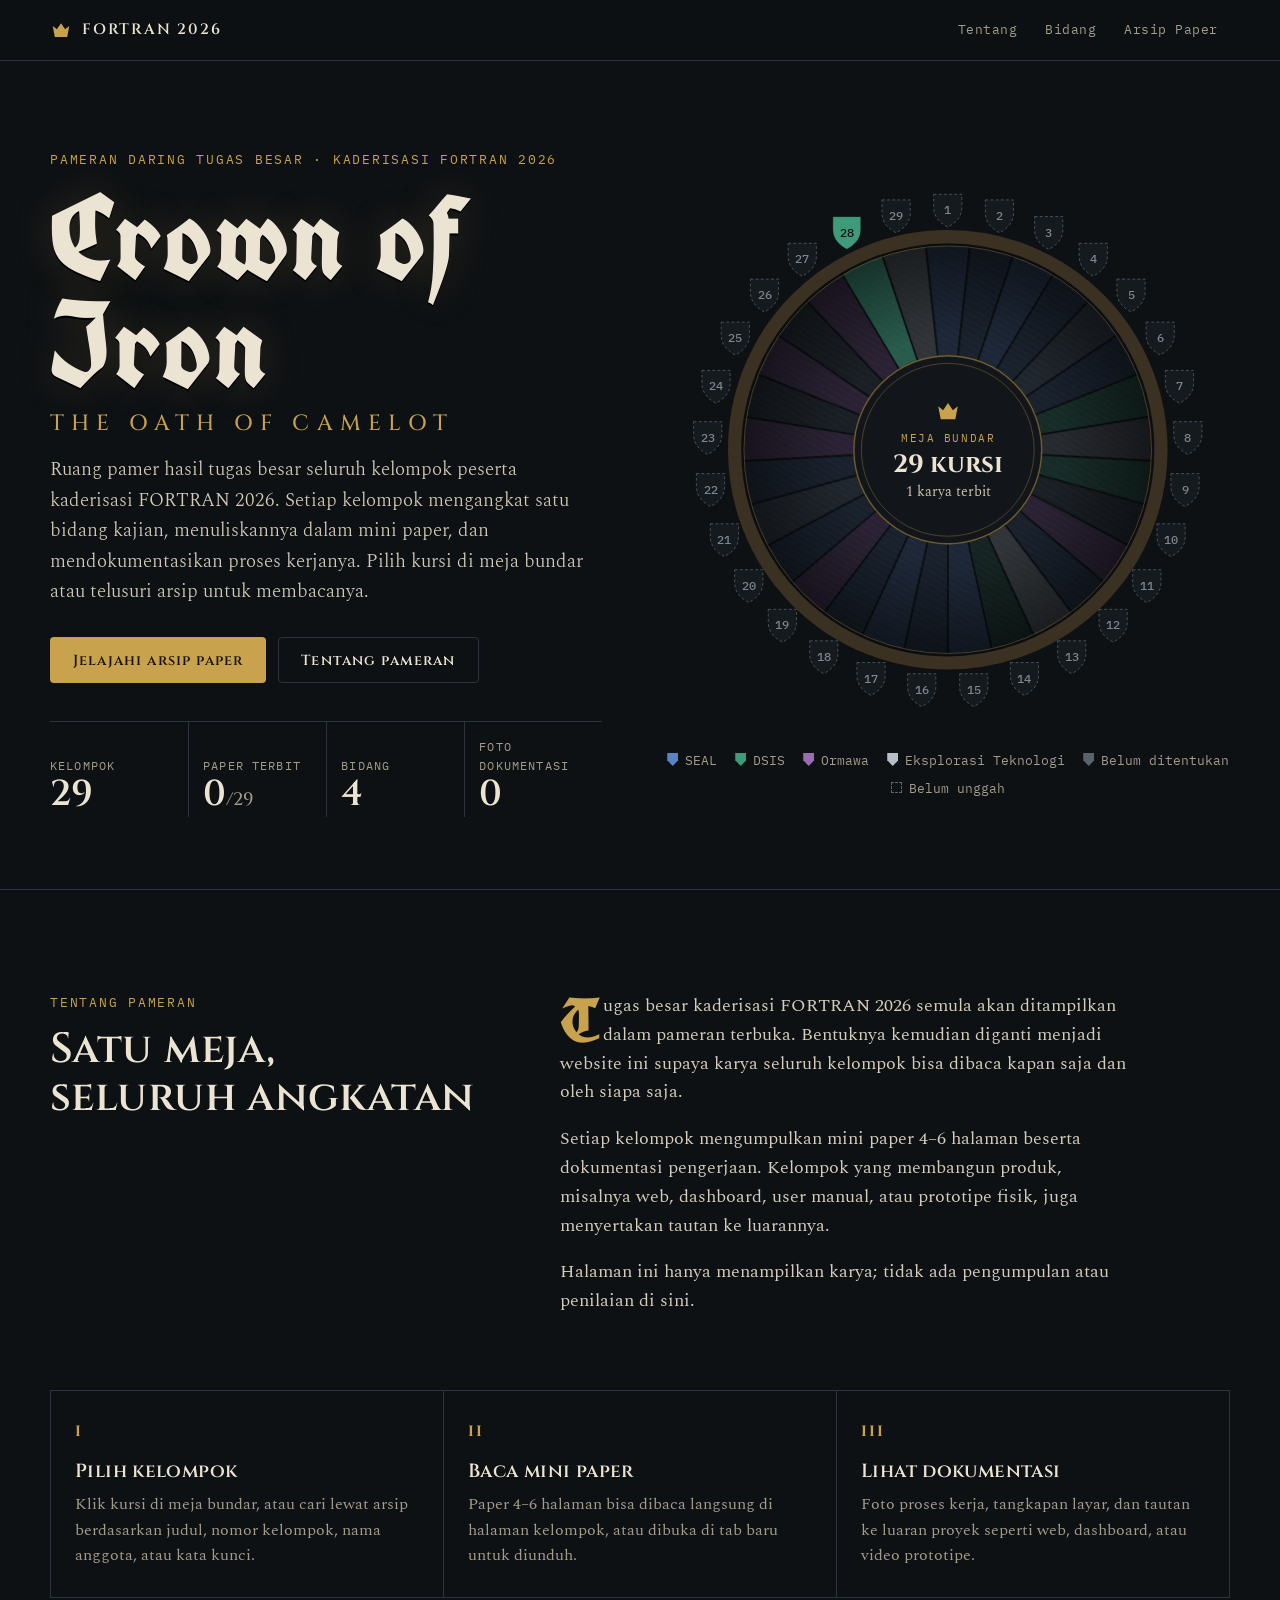
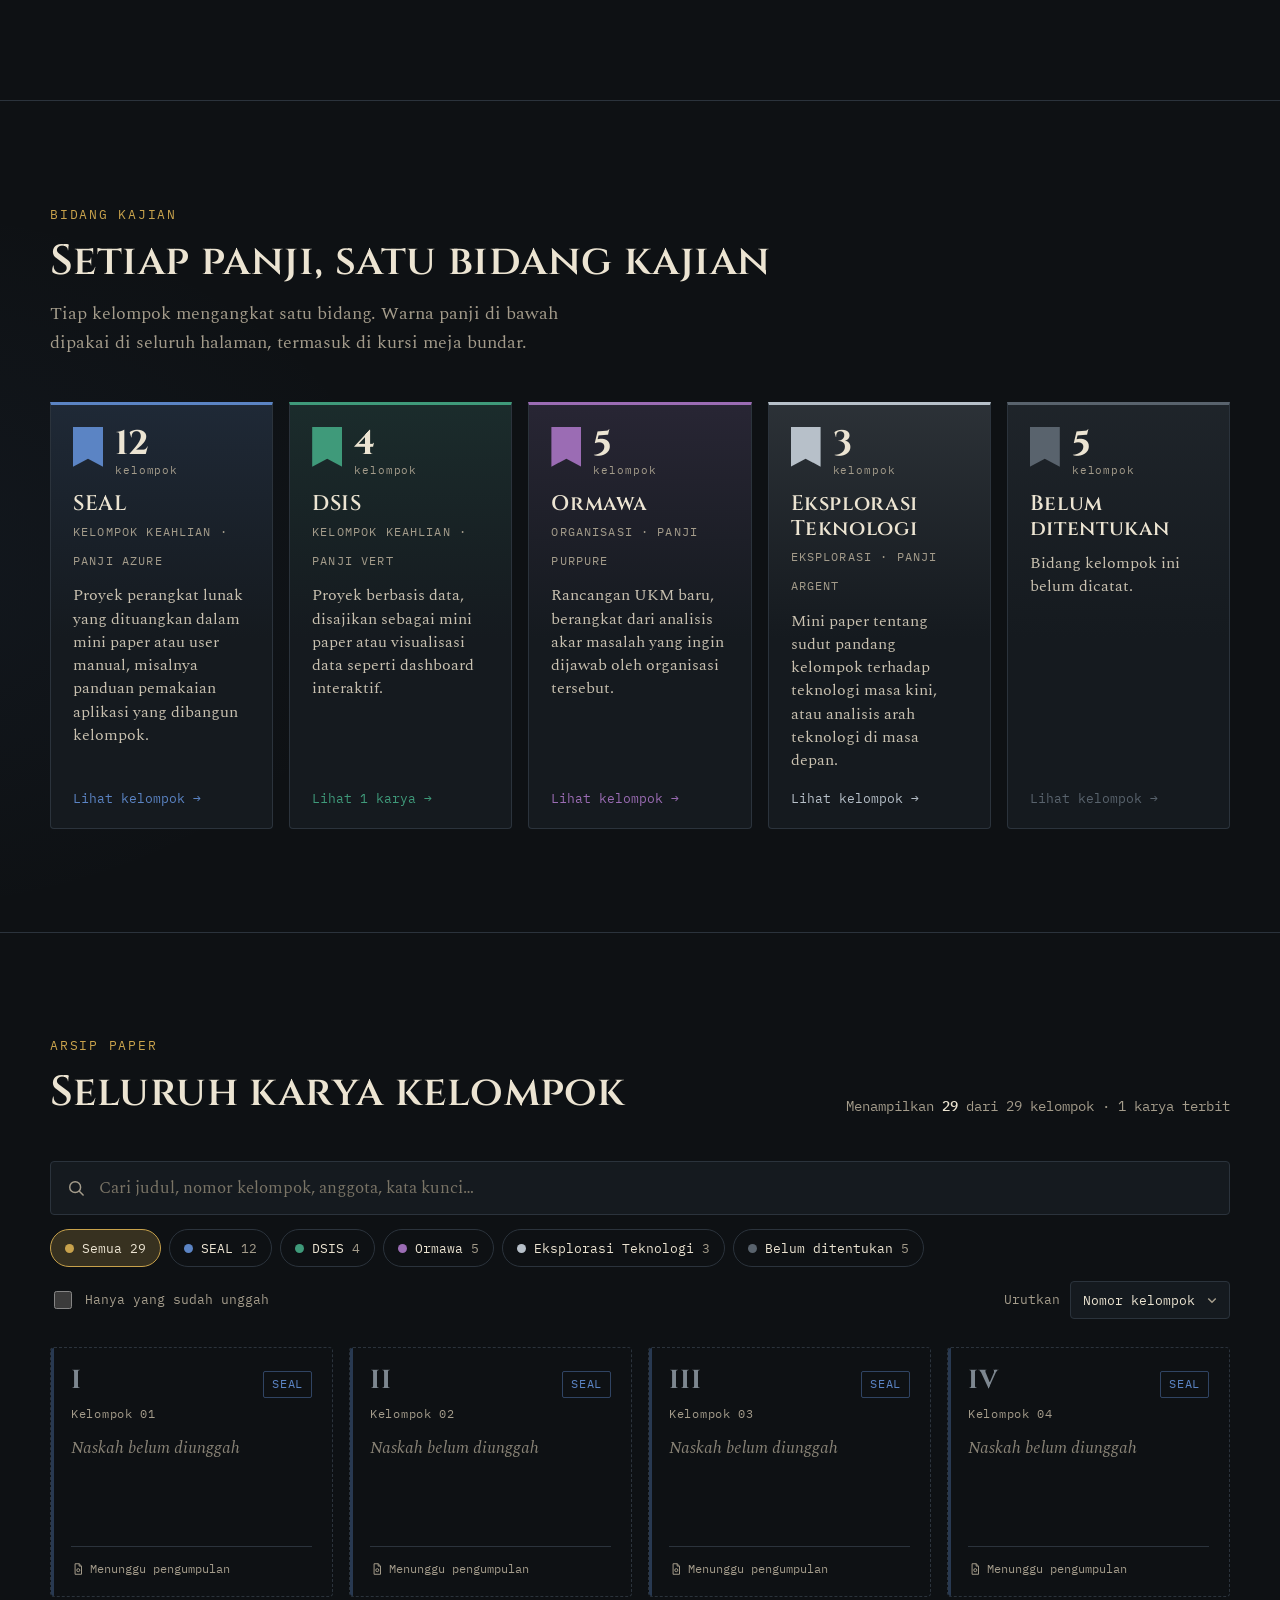
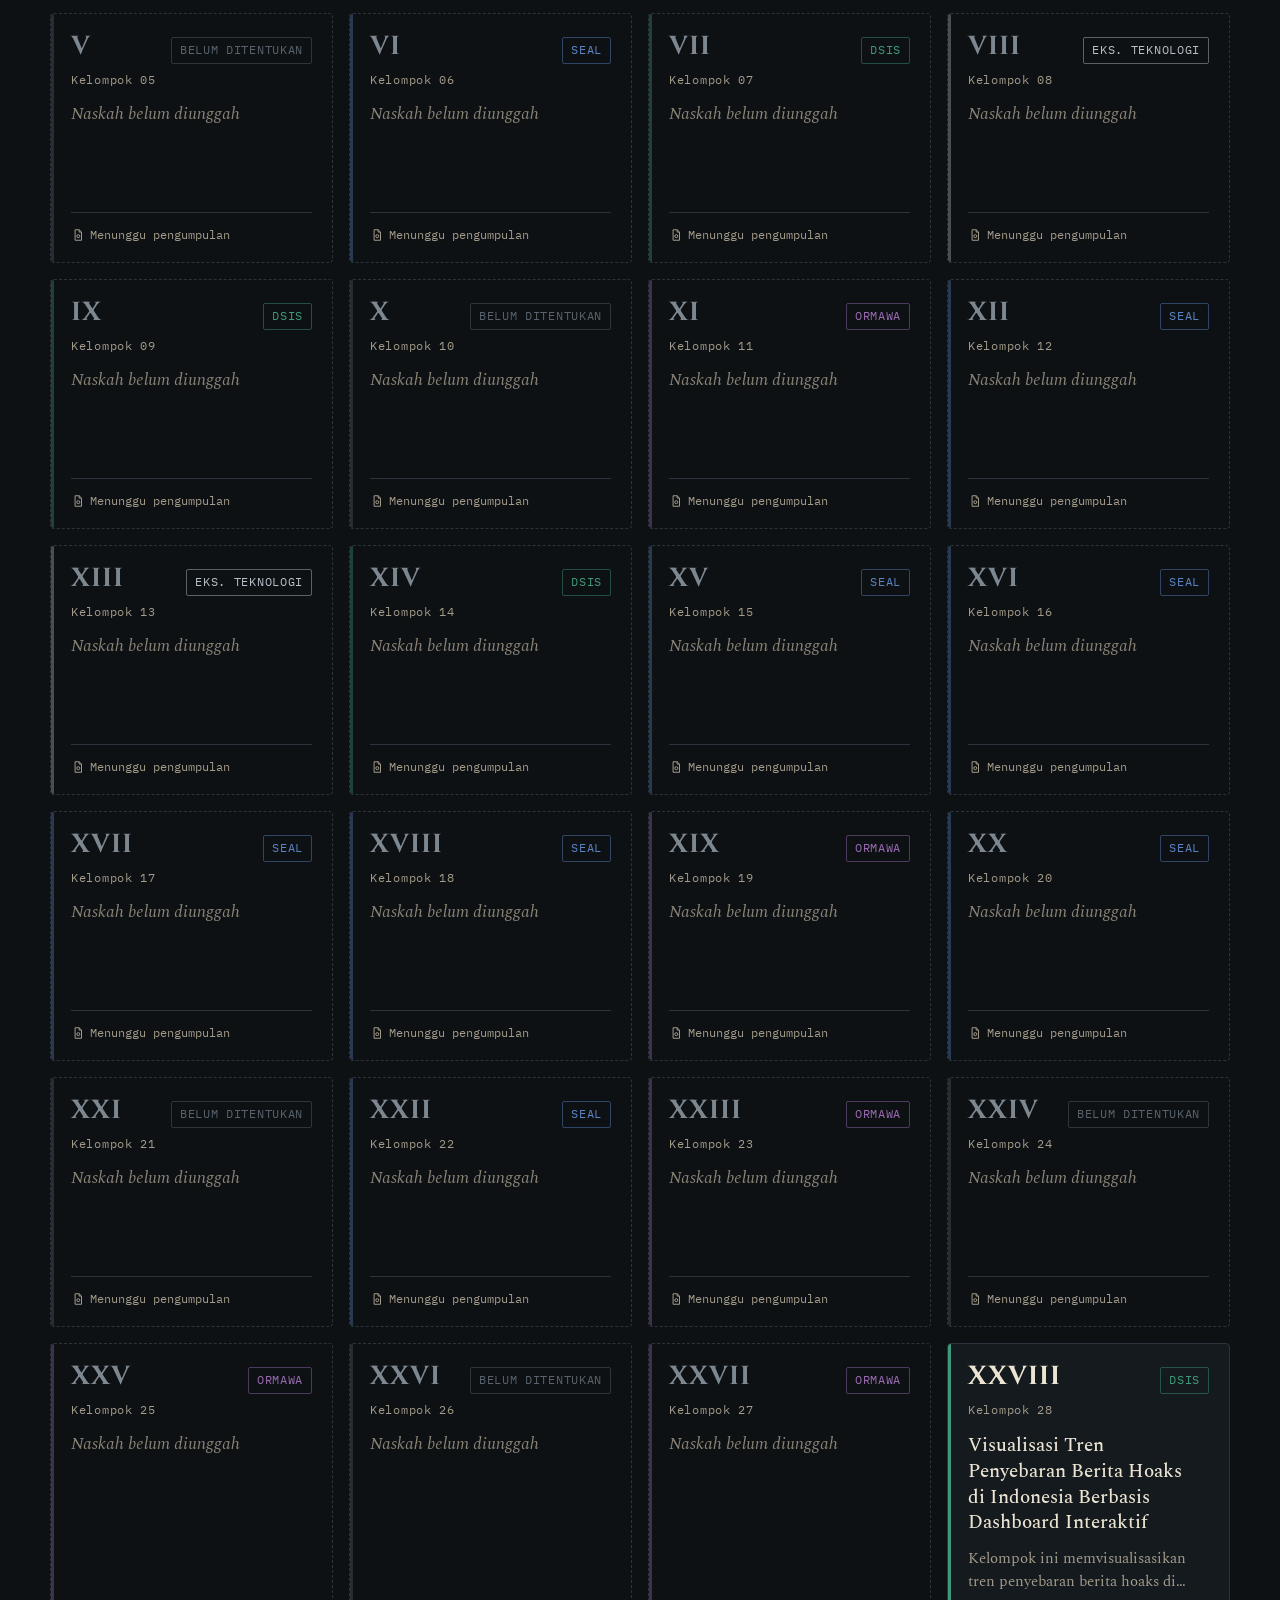
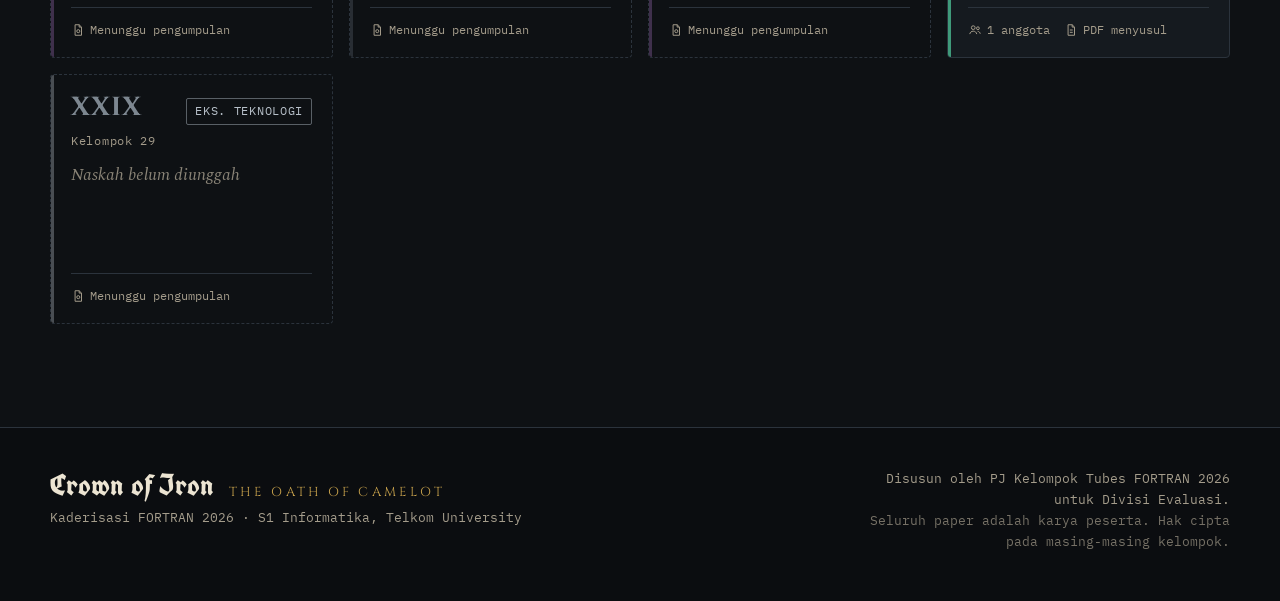
==== index.html @ 67fde397 "Initial commit: website pameran tubes FORTRAN 2026" ====
<!DOCTYPE html>
<html lang="id">
<head>
  <meta charset="utf-8">
  <meta name="viewport" content="width=device-width, initial-scale=1">
  <title>Meja Bundar FORTRAN 2026</title>
  <meta name="description" content="Pameran daring tugas besar peserta kaderisasi FORTRAN 2026, Informatika Telkom University: mini paper dan dokumentasi seluruh kelompok.">
  <meta property="og:title" content="Meja Bundar FORTRAN 2026">
  <meta property="og:description" content="Pameran daring mini paper dan dokumentasi tugas besar kaderisasi FORTRAN 2026 — Crown of Iron: The Oath of Camelot.">
  <meta name="theme-color" content="#0e1114">
  <link rel="icon" href="data:image/svg+xml,%3Csvg xmlns='http://www.w3.org/2000/svg' viewBox='0 0 32 32'%3E%3Cpath d='M4 10l6 5 6-9 6 9 6-5-3 16H7z' fill='%23c8a24c'/%3E%3C/svg%3E">
  <link rel="preconnect" href="https://fonts.googleapis.com">
  <link rel="preconnect" href="https://fonts.gstatic.com" crossorigin>
  <link rel="stylesheet" href="https://fonts.googleapis.com/css2?family=Cinzel:wght@500;600;700&family=IBM+Plex+Mono:wght@400;500&family=Spectral:ital,wght@0,300;0,400;0,500;1,400&family=UnifrakturCook:wght@700&display=swap">
  <link rel="stylesheet" href="assets/css/style.css">
</head>
<body>
  <a class="skip" href="#arsip">Langsung ke arsip paper</a>

  <div class="demo-banner" id="demo-banner" hidden>
    Mode contoh: judul dan isi kelompok di halaman ini fiktif, hanya untuk pratinjau tampilan.
  </div>

  <header class="topbar">
    <div class="wrap topbar-inner">
      <a class="brand" href="#beranda" aria-label="Beranda">
        <svg class="brand-crown" viewBox="0 0 32 32" aria-hidden="true"><path d="M4 10l6 5 6-9 6 9 6-5-3 16H7z"/></svg>
        <span class="brand-text"><span data-site="penyelenggara">FORTRAN 2026</span></span>
      </a>
      <nav class="nav" aria-label="Navigasi utama">
        <a href="#tentang">Tentang</a>
        <a href="#bidang">Bidang</a>
        <a href="#arsip">Arsip Paper</a>
      </nav>
    </div>
  </header>

  <main>
    <!-- ============ HERO ============ -->
    <section class="hero" id="beranda">
      <div class="wrap hero-grid">
        <div class="hero-copy">
          <p class="eyebrow"><span data-site="eyebrow">Pameran Daring Tugas Besar · Kaderisasi FORTRAN 2026</span></p>
          <h1 class="hero-title">
            <span class="hero-title-main" data-site="judul">Crown of Iron</span>
            <span class="hero-title-sub" data-site="subjudul">The Oath of Camelot</span>
          </h1>
          <p class="hero-lede" data-site="deskripsi"></p>
          <div class="hero-actions">
            <a class="btn btn-gold" href="#arsip">Jelajahi arsip paper</a>
            <a class="btn btn-ghost" href="#tentang">Tentang pameran</a>
          </div>
          <dl class="tally" id="tally" aria-label="Ringkasan pameran"></dl>
        </div>

        <div class="table-stage">
          <div class="table-wrap">
            <svg class="round-table" id="round-table" viewBox="0 0 600 600" role="group" aria-label="Meja bundar: satu kursi untuk setiap kelompok. Pilih kursi untuk membuka paper kelompok."></svg>
            <div class="table-center" id="table-center" aria-live="polite"></div>
          </div>
          <ul class="legend" id="legend" aria-label="Warna panji tiap bidang"></ul>
        </div>
      </div>
    </section>

    <!-- ============ TENTANG ============ -->
    <section class="section about" id="tentang">
      <div class="wrap about-grid">
        <div>
          <p class="eyebrow">Tentang pameran</p>
          <h2 class="h2">Satu meja, seluruh angkatan</h2>
        </div>
        <div class="prose" id="about-prose"></div>
      </div>
      <div class="wrap">
        <ol class="howto">
          <li>
            <span class="howto-num">I</span>
            <h3>Pilih kelompok</h3>
            <p>Klik kursi di meja bundar, atau cari lewat arsip berdasarkan judul, nomor kelompok, nama anggota, atau kata kunci.</p>
          </li>
          <li>
            <span class="howto-num">II</span>
            <h3>Baca mini paper</h3>
            <p>Paper 4–6 halaman bisa dibaca langsung di halaman kelompok, atau dibuka di tab baru untuk diunduh.</p>
          </li>
          <li>
            <span class="howto-num">III</span>
            <h3>Lihat dokumentasi</h3>
            <p>Foto proses kerja, tangkapan layar, dan tautan ke luaran proyek seperti web, dashboard, atau video prototipe.</p>
          </li>
        </ol>
      </div>
    </section>

    <!-- ============ BIDANG ============ -->
    <section class="section orders" id="bidang">
      <div class="wrap">
        <div class="section-head">
          <p class="eyebrow">Bidang kajian</p>
          <h2 class="h2">Setiap panji, satu bidang kajian</h2>
          <p class="section-sub">Tiap kelompok mengangkat satu bidang. Warna panji di bawah dipakai di seluruh halaman, termasuk di kursi meja bundar.</p>
        </div>
        <div class="orders-grid" id="orders-grid"></div>
      </div>
    </section>

    <!-- ============ ARSIP ============ -->
    <section class="section archive" id="arsip">
      <div class="wrap">
        <div class="section-head archive-head">
          <div>
            <p class="eyebrow">Arsip paper</p>
            <h2 class="h2">Seluruh karya kelompok</h2>
          </div>
          <p class="archive-count" id="archive-count" aria-live="polite"></p>
        </div>

        <div class="controls" role="search">
          <div class="search">
            <label for="q" class="sr-only">Cari paper</label>
            <svg viewBox="0 0 24 24" aria-hidden="true"><circle cx="11" cy="11" r="6.5"/><path d="M16 16l4.5 4.5"/></svg>
            <input id="q" type="search" placeholder="Cari judul, nomor kelompok, anggota, kata kunci…" autocomplete="off">
          </div>
          <div class="chips" id="chips" role="group" aria-label="Saring berdasarkan bidang"></div>
          <div class="control-row">
            <label class="toggle" for="only-ready">
              <input type="checkbox" id="only-ready">
              <span>Hanya yang sudah unggah</span>
            </label>
            <label class="select" for="sort">
              <span>Urutkan</span>
              <select id="sort">
                <option value="no">Nomor kelompok</option>
                <option value="judul">Judul A–Z</option>
                <option value="bidang">Bidang</option>
              </select>
            </label>
          </div>
        </div>

        <div class="folio-grid" id="folio-grid"></div>
        <p class="empty" id="empty" hidden>Tidak ada kelompok yang cocok. Coba kata kunci lain atau pilih <button type="button" class="linklike" id="reset-filter">semua bidang</button>.</p>
      </div>
    </section>
  </main>

  <footer class="footer">
    <div class="wrap footer-inner">
      <div>
        <p class="footer-title"><span data-site="judul">Crown of Iron</span> <span class="footer-sub" data-site="subjudul">The Oath of Camelot</span></p>
        <p class="footer-text" data-site="institusi"></p>
      </div>
      <div class="footer-text footer-right">
        <p data-site="kredit"></p>
        <p class="footer-fine">Seluruh paper adalah karya peserta. Hak cipta pada masing-masing kelompok.</p>
      </div>
    </div>
  </footer>

  <!-- ============ DETAIL KELOMPOK ============ -->
  <dialog class="detail" id="detail" aria-labelledby="d-title">
    <div class="detail-shell">
      <header class="detail-bar">
        <p class="detail-kicker" id="d-kicker"></p>
        <div class="detail-nav">
          <button type="button" class="icon-btn" id="d-prev" aria-label="Kelompok sebelumnya"><svg viewBox="0 0 24 24"><path d="M15 5l-7 7 7 7"/></svg></button>
          <button type="button" class="icon-btn" id="d-next" aria-label="Kelompok berikutnya"><svg viewBox="0 0 24 24"><path d="M9 5l7 7-7 7"/></svg></button>
          <button type="button" class="icon-btn" id="d-close" aria-label="Tutup" autofocus><svg viewBox="0 0 24 24"><path d="M6 6l12 12M18 6L6 18"/></svg></button>
        </div>
      </header>
      <div class="detail-body" id="detail-body"></div>
    </div>
  </dialog>

  <div class="lightbox" id="lightbox" hidden>
    <button type="button" class="icon-btn lb-close" id="lb-close" aria-label="Tutup foto"><svg viewBox="0 0 24 24"><path d="M6 6l12 12M18 6L6 18"/></svg></button>
    <button type="button" class="icon-btn lb-prev" id="lb-prev" aria-label="Foto sebelumnya"><svg viewBox="0 0 24 24"><path d="M15 5l-7 7 7 7"/></svg></button>
    <figure class="lb-figure">
      <img id="lb-img" alt="">
      <figcaption id="lb-cap"></figcaption>
    </figure>
    <button type="button" class="icon-btn lb-next" id="lb-next" aria-label="Foto berikutnya"><svg viewBox="0 0 24 24"><path d="M9 5l7 7-7 7"/></svg></button>
  </div>

  <noscript><p class="noscript">Aktifkan JavaScript untuk melihat arsip paper.</p></noscript>

  <script src="data/kelompok.js"></script>
  <script src="assets/js/app.js"></script>
</body>
</html>
---- assets/css/style.css ----
/* Meja Bundar FORTRAN 2026
   Layout idea: an iron-dark hall; the hero is a Winchester-style round table
   whose wedges are the groups, tinted by heraldic tincture per bidang.
   Single dark theme by choice. */
:root {
  --iron: #0e1114;
  --iron-2: #151a1f;
  --iron-3: #1d232a;
  --line: #2b333c;
  --parch: #ece4d2;
  --muted: #a49c8b;
  --gold: #c8a24c;
  --gold-hi: #e3c67e;

  --f-black: "UnifrakturCook", "Old English Text MT", "Cinzel", serif;
  --f-display: "Cinzel", "Trajan Pro", Georgia, serif;
  --f-body: "Spectral", Georgia, "Times New Roman", serif;
  --f-mono: "IBM Plex Mono", ui-monospace, "SFMono-Regular", Consolas, monospace;

  --radius: 4px;
  --wrap: 1180px;
  color-scheme: dark;
}

*, *::before, *::after { box-sizing: border-box; }
html { scroll-behavior: smooth; scroll-padding-top: 76px; -webkit-text-size-adjust: 100%; }
body {
  margin: 0;
  background:
    radial-gradient(1200px 700px at 78% -10%, rgba(200,162,76,.10), transparent 60%),
    radial-gradient(900px 600px at -10% 40%, rgba(91,132,196,.06), transparent 60%),
    var(--iron);
  color: var(--parch);
  font-family: var(--f-body);
  font-size: 18px;
  line-height: 1.6;
  font-weight: 400;
  -webkit-font-smoothing: antialiased;
}
img { max-width: 100%; display: block; }
a { color: var(--gold-hi); }
:focus-visible { outline: 2px solid var(--gold-hi); outline-offset: 3px; border-radius: 2px; }
.sr-only { position: absolute; width: 1px; height: 1px; overflow: hidden; clip: rect(0 0 0 0); white-space: nowrap; }
.skip { position: absolute; left: 16px; top: -60px; background: var(--gold); color: var(--iron); padding: 8px 14px; z-index: 100; font-family: var(--f-mono); font-size: 14px; }
.skip:focus { top: 12px; }
.wrap { width: min(var(--wrap), 100% - 40px); margin-inline: auto; }

.eyebrow {
  margin: 0 0 14px;
  font-family: var(--f-mono);
  font-size: 12.5px;
  letter-spacing: .14em;
  text-transform: uppercase;
  color: var(--gold);
}
.h2 {
  margin: 0;
  font-family: var(--f-display);
  font-weight: 600;
  font-size: clamp(28px, 3.6vw, 42px);
  line-height: 1.15;
  letter-spacing: .01em;
  text-wrap: balance;
}

/* ---------- demo banner ---------- */
.demo-banner {
  background: repeating-linear-gradient(-45deg, #3a2e12 0 12px, #33290f 12px 24px);
  color: var(--gold-hi);
  font-family: var(--f-mono);
  font-size: 13px;
  text-align: center;
  padding: 8px 16px;
  border-bottom: 1px solid #5a4818;
}

/* ---------- top bar ---------- */
.topbar {
  position: sticky; top: 0; z-index: 20;
  background: rgba(14,17,20,.82);
  backdrop-filter: blur(10px);
  -webkit-backdrop-filter: blur(10px);
  border-bottom: 1px solid var(--line);
}
.topbar-inner { display: flex; align-items: center; justify-content: space-between; gap: 16px; height: 60px; }
.brand { display: flex; align-items: center; gap: 10px; text-decoration: none; color: var(--parch); }
.brand-crown { width: 22px; height: 22px; fill: var(--gold); }
.brand-text { font-family: var(--f-display); font-weight: 600; letter-spacing: .12em; font-size: 15px; }
.nav { display: flex; gap: 4px; }
.nav a {
  color: var(--muted); text-decoration: none;
  font-family: var(--f-mono); font-size: 13px; letter-spacing: .04em;
  padding: 8px 12px; border-radius: var(--radius);
}
.nav a:hover { color: var(--parch); background: var(--iron-3); }

/* ---------- buttons ---------- */
.btn {
  display: inline-flex; align-items: center; justify-content: center; gap: 8px;
  min-height: 46px; padding: 0 22px;
  font-family: var(--f-display); font-weight: 600; font-size: 14.5px; letter-spacing: .08em;
  text-decoration: none; border-radius: var(--radius); cursor: pointer;
  border: 1px solid transparent; transition: background .2s, color .2s, border-color .2s;
}
.btn-gold { background: var(--gold); color: #17130a; }
.btn-gold:hover { background: var(--gold-hi); }
.btn-ghost { border-color: var(--line); color: var(--parch); background: transparent; }
.btn-ghost:hover { border-color: var(--gold); color: var(--gold-hi); }
.btn-sm { min-height: 38px; padding: 0 14px; font-size: 13px; }

/* ---------- hero ---------- */
.hero { padding: clamp(40px, 7vw, 88px) 0 clamp(40px, 6vw, 72px); border-bottom: 1px solid var(--line); }
.hero-grid { display: grid; grid-template-columns: minmax(0, 1fr) minmax(0, 1.02fr); gap: clamp(28px, 5vw, 64px); align-items: center; }
.hero-title { margin: 0 0 22px; line-height: .9; }
.hero-title-main {
  display: block;
  font-family: var(--f-black);
  font-weight: 700;
  font-size: clamp(60px, 9.4vw, 124px);
  color: var(--parch);
  letter-spacing: .005em;
  text-shadow: 0 2px 0 #000, 0 0 40px rgba(200,162,76,.18);
}
.hero-title-sub {
  display: block;
  margin-top: 14px;
  font-family: var(--f-display);
  font-weight: 500;
  font-size: clamp(16px, 2vw, 22px);
  letter-spacing: .32em;
  text-transform: uppercase;
  color: var(--gold);
}
.hero-lede { max-width: 54ch; margin: 0 0 30px; color: #d4ccba; font-weight: 300; font-size: 19px; }
.hero-actions { display: flex; flex-wrap: wrap; gap: 12px; margin-bottom: 38px; }

.tally { display: grid; grid-template-columns: repeat(4, minmax(0, 1fr)); margin: 0; border-top: 1px solid var(--line); }
.tally div { padding: 16px 12px 0 0; }
.tally div + div { padding-left: 14px; border-left: 1px solid var(--line); }
.tally dt { font-family: var(--f-mono); font-size: 11.5px; letter-spacing: .1em; text-transform: uppercase; color: var(--muted); order: 2; }
.tally dd { margin: 0 0 2px; font-family: var(--f-display); font-weight: 600; font-size: clamp(26px, 3vw, 36px); line-height: 1.1; font-variant-numeric: tabular-nums; }
.tally dd small { font-size: .5em; color: var(--muted); font-weight: 500; }
.tally div { display: flex; flex-direction: column-reverse; }

/* ---------- round table ---------- */
.table-stage { display: flex; flex-direction: column; align-items: center; gap: 18px; }
.table-wrap { position: relative; width: 100%; max-width: 600px; aspect-ratio: 1; }
.round-table { width: 100%; height: 100%; display: block; overflow: visible; }
.rt-rim { fill: none; stroke: #3b3122; stroke-width: 14; }
.rt-rim-inner { fill: none; stroke: rgba(200,162,76,.35); stroke-width: 1; }
.rt-hub { fill: #12161a; stroke: rgba(200,162,76,.55); stroke-width: 1.5; }
.rt-wedge { stroke: #0b0e11; stroke-width: 1.5; transition: filter .2s, opacity .2s; }
.rt-seat { cursor: pointer; outline: none; }
.rt-seat .rt-shield { stroke: rgba(0,0,0,.6); stroke-width: 1; transition: transform .2s; transform-box: fill-box; transform-origin: center; }
.rt-seat .rt-num { font-family: var(--f-mono); font-size: 13px; font-weight: 500; text-anchor: middle; dominant-baseline: central; pointer-events: none; }
.rt-seat.is-pending .rt-shield { fill: var(--iron-2); stroke: #4a5560; stroke-dasharray: 3 2.5; }
.rt-seat.is-pending .rt-num { fill: #7d8790; }
.rt-seat:hover .rt-shield,
.rt-seat:focus-visible .rt-shield,
.rt-seat.is-hot .rt-shield { transform: scale(1.22); stroke: var(--gold-hi); stroke-width: 1.6; }
.round-table.has-hot .rt-wedge { opacity: .45; }
.round-table.has-hot .rt-wedge.is-hot { opacity: 1; filter: brightness(1.5); }
.round-table.is-filtered .rt-seat.is-dim { opacity: .25; }
.round-table.is-filtered .rt-wedge.is-dim { opacity: .3; }

@keyframes wedge-in { from { opacity: .08; } to { opacity: 1; } }
@keyframes seat-in { from { opacity: 0; transform: translateY(-6px); } to { opacity: 1; transform: none; } }
.rt-wedge { animation: wedge-in .7s ease-out both; animation-delay: calc(var(--i) * 28ms); }
.rt-seat { animation: seat-in .5s ease-out both; animation-delay: calc(300ms + var(--i) * 28ms); }

.table-center {
  position: absolute; inset: 0; margin: auto;
  width: 30%; height: 30%;
  display: flex; flex-direction: column; align-items: center; justify-content: center; text-align: center;
  pointer-events: none;
}
.tc-crown { width: 26px; height: 26px; fill: var(--gold); margin-bottom: 6px; }
.tc-kicker { font-family: var(--f-mono); font-size: 11px; letter-spacing: .14em; text-transform: uppercase; color: var(--gold); }
.tc-big { font-family: var(--f-display); font-weight: 700; font-size: clamp(17px, 2.6vw, 25px); line-height: 1.1; margin: 4px 0; white-space: nowrap; }
.tc-text { font-size: clamp(12px, 1.5vw, 14px); line-height: 1.35; color: #cfc7b5; display: -webkit-box; -webkit-line-clamp: 3; -webkit-box-orient: vertical; overflow: hidden; }

.legend { list-style: none; margin: 0; padding: 0; display: flex; flex-wrap: wrap; justify-content: center; gap: 8px 18px; font-family: var(--f-mono); font-size: 12.5px; color: var(--muted); }
.legend li { display: flex; align-items: center; gap: 7px; }
.legend i { width: 11px; height: 13px; display: inline-block; clip-path: polygon(0 0, 100% 0, 100% 55%, 50% 100%, 0 55%); }
.legend .is-pending i { background: transparent; outline: 1px dashed #5a6570; outline-offset: -1px; clip-path: none; width: 11px; height: 11px; }

/* ---------- sections ---------- */
.section { padding: clamp(56px, 8vw, 104px) 0; }
.section + .section { border-top: 1px solid var(--line); }
.section-head { margin-bottom: clamp(28px, 4vw, 44px); }
.section-sub { max-width: 62ch; margin: 14px 0 0; color: var(--muted); }

.about-grid { display: grid; grid-template-columns: minmax(0, .8fr) minmax(0, 1.2fr); gap: clamp(24px, 5vw, 72px); margin-bottom: clamp(36px, 5vw, 56px); }
.prose p { margin: 0 0 1em; max-width: 64ch; color: #d6cebd; }
.prose p:first-child::first-letter {
  font-family: var(--f-black); font-size: 3.4em; float: left; line-height: .82; margin: .06em .08em 0 0; color: var(--gold);
}
.howto { list-style: none; margin: 0; padding: 0; display: grid; grid-template-columns: repeat(3, minmax(0, 1fr)); gap: 1px; background: var(--line); border: 1px solid var(--line); }
.howto li { background: var(--iron); padding: 26px 24px 28px; }
.howto-num { font-family: var(--f-display); font-weight: 700; color: var(--gold); font-size: 15px; letter-spacing: .12em; }
.howto h3 { margin: 10px 0 6px; font-family: var(--f-display); font-weight: 600; font-size: 19px; letter-spacing: .02em; }
.howto p { margin: 0; font-size: 16px; color: var(--muted); }

/* ---------- orders (bidang) ---------- */
.orders-grid { display: grid; grid-template-columns: repeat(auto-fit, minmax(220px, 1fr)); gap: 16px; }
.order {
  position: relative; display: flex; flex-direction: column; gap: 10px;
  padding: 22px 22px 20px 22px;
  background: linear-gradient(180deg, color-mix(in srgb, var(--t) 14%, var(--iron-2)), var(--iron-2) 55%);
  border: 1px solid var(--line); border-top: 3px solid var(--t);
  border-radius: 0 0 var(--radius) var(--radius);
  color: var(--parch); text-align: left; font: inherit; cursor: pointer;
  transition: border-color .2s, transform .2s;
}
.order:hover { border-color: var(--t); transform: translateY(-2px); }
.order-top { display: flex; align-items: flex-start; justify-content: space-between; gap: 12px; }
.order-banner { width: 30px; height: 40px; background: var(--t); clip-path: polygon(0 0, 100% 0, 100% 100%, 50% 80%, 0 100%); flex: none; }
.order-count { font-family: var(--f-display); font-weight: 700; font-size: 34px; line-height: 1; font-variant-numeric: tabular-nums; }
.order-count small { display: block; text-align: right; font-family: var(--f-mono); font-size: 11px; font-weight: 400; color: var(--muted); letter-spacing: .08em; margin-top: 4px; }
.order h3 { margin: 6px 0 0; font-family: var(--f-display); font-weight: 600; font-size: 21px; letter-spacing: .03em; line-height: 1.2; }
.order-rumpun { font-family: var(--f-mono); font-size: 11.5px; color: var(--muted); letter-spacing: .1em; text-transform: uppercase; }
.order p { margin: 0; font-size: 15.5px; line-height: 1.5; color: #c9c1b0; }
.order-cta { margin-top: auto; padding-top: 6px; font-family: var(--f-mono); font-size: 12.5px; color: var(--t); }
.order.is-unset { --t: #59636d; }

/* ---------- archive controls ---------- */
.archive-head { display: flex; align-items: flex-end; justify-content: space-between; gap: 16px; flex-wrap: wrap; }
.archive-count { margin: 0; font-family: var(--f-mono); font-size: 13.5px; color: var(--muted); }
.archive-count b { color: var(--parch); font-weight: 500; }

.controls { display: grid; gap: 14px; margin-bottom: 28px; }
.search { position: relative; }
.search svg { position: absolute; left: 16px; top: 50%; width: 20px; height: 20px; transform: translateY(-50%); fill: none; stroke: var(--muted); stroke-width: 1.8; stroke-linecap: round; }
.search input {
  width: 100%; height: 54px; padding: 0 18px 0 48px;
  background: var(--iron-2); border: 1px solid var(--line); border-radius: var(--radius);
  color: var(--parch); font-family: var(--f-body); font-size: 17px;
}
.search input::placeholder { color: #7a7466; }
.search input:focus { outline: none; border-color: var(--gold); }
.chips { display: flex; flex-wrap: wrap; gap: 8px; }
.chip {
  display: inline-flex; align-items: center; gap: 8px;
  height: 38px; padding: 0 14px;
  background: transparent; border: 1px solid var(--line); border-radius: 999px;
  color: var(--parch); font-family: var(--f-mono); font-size: 13px; cursor: pointer;
}
.chip i { width: 9px; height: 9px; border-radius: 50%; background: var(--t, var(--gold)); }
.chip span { color: var(--muted); font-variant-numeric: tabular-nums; }
.chip:hover { border-color: var(--t, var(--gold)); }
.chip[aria-pressed="true"] { background: color-mix(in srgb, var(--t, var(--gold)) 22%, transparent); border-color: var(--t, var(--gold)); }
.chip[aria-pressed="true"] span { color: var(--parch); }
.control-row { display: flex; flex-wrap: wrap; align-items: center; justify-content: space-between; gap: 12px 24px; }
.toggle, .select { display: inline-flex; align-items: center; gap: 10px; font-family: var(--f-mono); font-size: 13px; color: var(--muted); cursor: pointer; }
.toggle input { width: 18px; height: 18px; accent-color: var(--gold); }
.select select {
  height: 38px; padding: 0 34px 0 12px; border-radius: var(--radius);
  background: var(--iron-2) url("data:image/svg+xml,%3Csvg xmlns='http://www.w3.org/2000/svg' viewBox='0 0 24 24'%3E%3Cpath d='M7 10l5 5 5-5' fill='none' stroke='%23a49c8b' stroke-width='2'/%3E%3C/svg%3E") no-repeat right 8px center / 18px;
  border: 1px solid var(--line); color: var(--parch); font-family: var(--f-mono); font-size: 13px;
  appearance: none; -webkit-appearance: none;
}

/* ---------- folio cards ---------- */
.folio-grid { display: grid; grid-template-columns: repeat(auto-fill, minmax(270px, 1fr)); gap: 16px; }
.folio {
  position: relative; display: flex; flex-direction: column;
  min-height: 250px; padding: 20px 20px 18px;
  background: var(--iron-2); border: 1px solid var(--line); border-radius: var(--radius);
  color: var(--parch); text-decoration: none; overflow: hidden;
  transition: border-color .2s, transform .2s, background .2s;
}
.folio::before { content: ""; position: absolute; left: 0; top: 0; bottom: 0; width: 3px; background: var(--t); }
.folio:hover { border-color: color-mix(in srgb, var(--t) 70%, var(--line)); background: var(--iron-3); transform: translateY(-2px); }
.folio-head { display: flex; align-items: baseline; justify-content: space-between; gap: 10px; margin-bottom: 14px; }
.folio-roman { font-family: var(--f-display); font-weight: 700; font-size: 26px; letter-spacing: .04em; line-height: 1; }
.folio-no { font-family: var(--f-mono); font-size: 12px; color: var(--muted); margin-top: 6px; display: block; letter-spacing: .06em; white-space: nowrap; }
.d-quick { display: none; margin: 18px 0 0; }
.tag {
  display: inline-flex; align-items: center; gap: 6px; flex: none;
  font-family: var(--f-mono); font-size: 11.5px; letter-spacing: .06em; text-transform: uppercase;
  color: var(--t); border: 1px solid color-mix(in srgb, var(--t) 45%, transparent);
  padding: 3px 8px; border-radius: 2px; white-space: nowrap;
}
.folio-title {
  margin: 0 0 12px; font-family: var(--f-body); font-weight: 500; font-size: 19px; line-height: 1.35; text-wrap: balance;
  display: -webkit-box; -webkit-line-clamp: 4; -webkit-box-orient: vertical; overflow: hidden;
}
.folio-abs { margin: 0 0 14px; font-size: 15px; line-height: 1.5; color: var(--muted); display: -webkit-box; -webkit-line-clamp: 2; -webkit-box-orient: vertical; overflow: hidden; }
.folio-meta { margin-top: auto; display: flex; flex-wrap: wrap; gap: 6px 14px; font-family: var(--f-mono); font-size: 12px; color: var(--muted); padding-top: 12px; border-top: 1px solid var(--line); }
.folio-meta span { display: inline-flex; align-items: center; gap: 5px; }
.folio-meta svg { width: 14px; height: 14px; fill: none; stroke: currentColor; stroke-width: 1.7; }
.folio.is-pending { background: transparent; border-style: dashed; }
.folio.is-pending::before { opacity: .35; }
.folio.is-pending .folio-roman { color: #7d8790; }
.folio.is-pending .folio-title { color: #8a8477; font-style: italic; font-weight: 400; font-size: 17px; }
.folio.is-unset { --t: #59636d; }

.empty { text-align: center; color: var(--muted); padding: 40px 0; }
.linklike { background: none; border: 0; padding: 0; color: var(--gold-hi); font: inherit; text-decoration: underline; cursor: pointer; }

/* ---------- footer ---------- */
.footer { border-top: 1px solid var(--line); padding: 40px 0 48px; background: #0b0d10; }
.footer-inner { display: flex; flex-wrap: wrap; justify-content: space-between; gap: 20px 40px; }
.footer-title { margin: 0 0 6px; font-family: var(--f-black); font-size: 30px; line-height: 1.1; }
.footer-sub { font-family: var(--f-display); font-size: 13px; letter-spacing: .24em; text-transform: uppercase; color: var(--gold); margin-left: 8px; }
.footer-text { margin: 0; font-family: var(--f-mono); font-size: 12.5px; color: var(--muted); line-height: 1.7; }
.footer-text p { margin: 0; }
.footer-right { text-align: right; max-width: 46ch; }
.footer-fine { opacity: .7; }

/* ---------- detail dialog ---------- */
.detail {
  width: min(1240px, 100% - 32px); height: min(900px, 100% - 32px);
  max-width: none; max-height: none; padding: 0;
  background: var(--iron); color: var(--parch);
  border: 1px solid var(--line); border-top: 3px solid var(--t, var(--gold)); border-radius: var(--radius);
  box-shadow: 0 40px 120px rgba(0,0,0,.6);
}
.detail::backdrop { background: rgba(5,6,8,.78); backdrop-filter: blur(3px); }
.detail[open] { animation: dlg-in .28s ease-out; }
@keyframes dlg-in { from { opacity: 0; transform: translateY(14px); } to { opacity: 1; transform: none; } }
.detail-shell { display: flex; flex-direction: column; height: 100%; }
.detail-bar { display: flex; align-items: center; justify-content: space-between; gap: 12px; padding: 10px 12px 10px 24px; border-bottom: 1px solid var(--line); background: var(--iron-2); flex: none; }
.detail-kicker { margin: 0; font-family: var(--f-mono); font-size: 13px; letter-spacing: .08em; color: var(--muted); display: flex; align-items: center; gap: 12px; flex-wrap: wrap; }
.detail-kicker b { color: var(--parch); font-weight: 500; }
.detail-nav { display: flex; gap: 4px; }
.icon-btn { width: 40px; height: 40px; display: inline-grid; place-items: center; background: transparent; border: 1px solid transparent; border-radius: var(--radius); color: var(--parch); cursor: pointer; }
.icon-btn:hover { background: var(--iron-3); border-color: var(--line); }
.icon-btn:disabled { opacity: .3; cursor: default; background: none; border-color: transparent; }
.icon-btn svg { width: 20px; height: 20px; fill: none; stroke: currentColor; stroke-width: 1.8; stroke-linecap: round; stroke-linejoin: round; }

.detail-body { flex: 1; min-height: 0; display: grid; grid-template-columns: minmax(0, 420px) minmax(0, 1fr); }
.d-info { overflow-y: auto; padding: 28px 28px 36px; border-right: 1px solid var(--line); }
.d-roman { font-family: var(--f-display); font-weight: 700; font-size: 15px; letter-spacing: .14em; color: var(--t); margin: 0 0 8px; }
.d-title { margin: 0 0 16px; font-family: var(--f-display); font-weight: 600; font-size: clamp(22px, 2.4vw, 28px); line-height: 1.25; text-wrap: balance; }
.d-title.is-pending { font-family: var(--f-body); font-style: italic; font-weight: 400; color: #8a8477; }
.d-block { margin-top: 26px; }
.d-label { margin: 0 0 10px; font-family: var(--f-mono); font-size: 11.5px; letter-spacing: .14em; text-transform: uppercase; color: var(--gold); }
.d-abs { margin: 0; font-size: 16.5px; line-height: 1.65; color: #d6cebd; }
.d-keys { display: flex; flex-wrap: wrap; gap: 6px; margin: 0; padding: 0; list-style: none; }
.d-keys li { font-family: var(--f-mono); font-size: 12px; padding: 4px 9px; border: 1px solid var(--line); border-radius: 2px; color: #cfc7b5; }
.d-members { list-style: none; margin: 0; padding: 0; display: grid; gap: 0; border-top: 1px solid var(--line); }
.d-members li { display: flex; justify-content: space-between; gap: 12px; padding: 9px 0; border-bottom: 1px solid var(--line); font-size: 16px; }
.d-members .nim { font-family: var(--f-mono); font-size: 12.5px; color: var(--muted); font-variant-numeric: tabular-nums; white-space: nowrap; }
.d-links { display: flex; flex-direction: column; gap: 8px; }
.d-link { display: flex; align-items: center; justify-content: space-between; gap: 12px; padding: 12px 14px; border: 1px solid var(--line); border-radius: var(--radius); color: var(--parch); text-decoration: none; font-size: 16px; }
.d-link:hover { border-color: var(--t, var(--gold)); background: var(--iron-2); }
.d-link small { font-family: var(--f-mono); font-size: 11.5px; color: var(--muted); overflow: hidden; text-overflow: ellipsis; white-space: nowrap; max-width: 55%; }
.d-note { margin: 0; font-size: 15px; color: var(--muted); font-style: italic; }

.d-media { display: flex; flex-direction: column; min-height: 0; min-width: 0; }
.tabs { display: flex; gap: 2px; padding: 10px 16px 0; border-bottom: 1px solid var(--line); flex: none; align-items: flex-end; }
.tab {
  height: 42px; padding: 0 16px; background: transparent; border: 1px solid transparent; border-bottom: 0;
  border-radius: var(--radius) var(--radius) 0 0; color: var(--muted); cursor: pointer;
  font-family: var(--f-mono); font-size: 13px; letter-spacing: .04em; margin-bottom: -1px;
}
.tab[aria-selected="true"] { color: var(--parch); background: var(--iron); border-color: var(--line); }
.tab span { color: var(--gold); margin-left: 4px; }
.tab-actions { margin-left: auto; display: flex; gap: 8px; padding-bottom: 8px; }
.tabpanel { flex: 1; min-height: 0; overflow: auto; }
.tabpanel[hidden] { display: none; }
.pdf-frame { width: 100%; height: 100%; min-height: 480px; border: 0; background: #2a2f35; display: block; }
.placeholder { height: 100%; min-height: 320px; display: grid; place-items: center; text-align: center; padding: 32px; color: var(--muted); }
.placeholder svg { width: 52px; height: 52px; fill: none; stroke: #4a5560; stroke-width: 1.2; margin: 0 auto 14px; }
.placeholder p { margin: 0; max-width: 36ch; font-size: 16px; }
.placeholder strong { display: block; font-family: var(--f-display); color: var(--parch); font-weight: 600; font-size: 18px; margin-bottom: 4px; }
.pdf-mobile { display: none; }

.gallery { display: grid; grid-template-columns: repeat(auto-fill, minmax(200px, 1fr)); gap: 12px; padding: 16px; }
.gallery button { padding: 0; border: 1px solid var(--line); background: var(--iron-2); cursor: zoom-in; border-radius: var(--radius); overflow: hidden; text-align: left; color: inherit; font: inherit; }
.gallery img { width: 100%; aspect-ratio: 4 / 3; object-fit: cover; transition: transform .3s; }
.gallery button:hover img { transform: scale(1.04); }
.gallery figcaption { padding: 8px 10px; font-size: 13.5px; color: var(--muted); line-height: 1.35; }

/* ---------- lightbox ---------- */
.lightbox { position: fixed; inset: 0; z-index: 1000; background: rgba(4,5,7,.94); display: grid; grid-template-columns: 56px 1fr 56px; align-items: center; padding: 16px; }
.lightbox[hidden] { display: none; }
.lb-figure { margin: 0; display: flex; flex-direction: column; align-items: center; gap: 12px; max-height: 100%; min-width: 0; }
.lb-figure img { max-height: calc(100vh - 110px); max-width: 100%; object-fit: contain; border-radius: 2px; }
.lb-figure figcaption { color: #cfc7b5; font-size: 15px; text-align: center; }
.lb-close { position: absolute; top: 14px; right: 14px; }

.noscript { text-align: center; padding: 24px; color: var(--gold-hi); }

/* ---------- responsive ---------- */
@media (max-width: 980px) {
  .hero-grid { grid-template-columns: 1fr; }
    .table-wrap { max-width: 480px; }
  .about-grid { grid-template-columns: 1fr; }
  .detail-body { grid-template-columns: 1fr; overflow-y: auto; }
  .d-info { overflow: visible; border-right: 0; border-bottom: 1px solid var(--line); }
  .d-media { min-height: 70vh; }
}
@media (max-width: 720px) {
  body { font-size: 17px; }
  .nav a { padding: 8px 8px; font-size: 12px; }
  .brand-text { display: none; }
  .tally { grid-template-columns: repeat(2, minmax(0, 1fr)); }
  .tally div:nth-child(3) { border-left: 0; padding-left: 0; }
  .howto { grid-template-columns: 1fr; }
  .footer-right { text-align: left; }
  .detail { width: 100%; height: 100%; max-height: 100%; border-radius: 0; margin: 0; }
  .pdf-frame { display: none; }
  .pdf-mobile { display: grid; }
  .d-quick { display: block; }
  .folio { min-height: 0; }
  .table-wrap { max-width: 420px; }
  .tab-actions { display: none; }
  .lightbox { grid-template-columns: 40px 1fr 40px; padding: 8px; }
}
@media (prefers-reduced-motion: reduce) {
  html { scroll-behavior: auto; }
  *, *::before, *::after { animation: none !important; transition: none !important; }
}
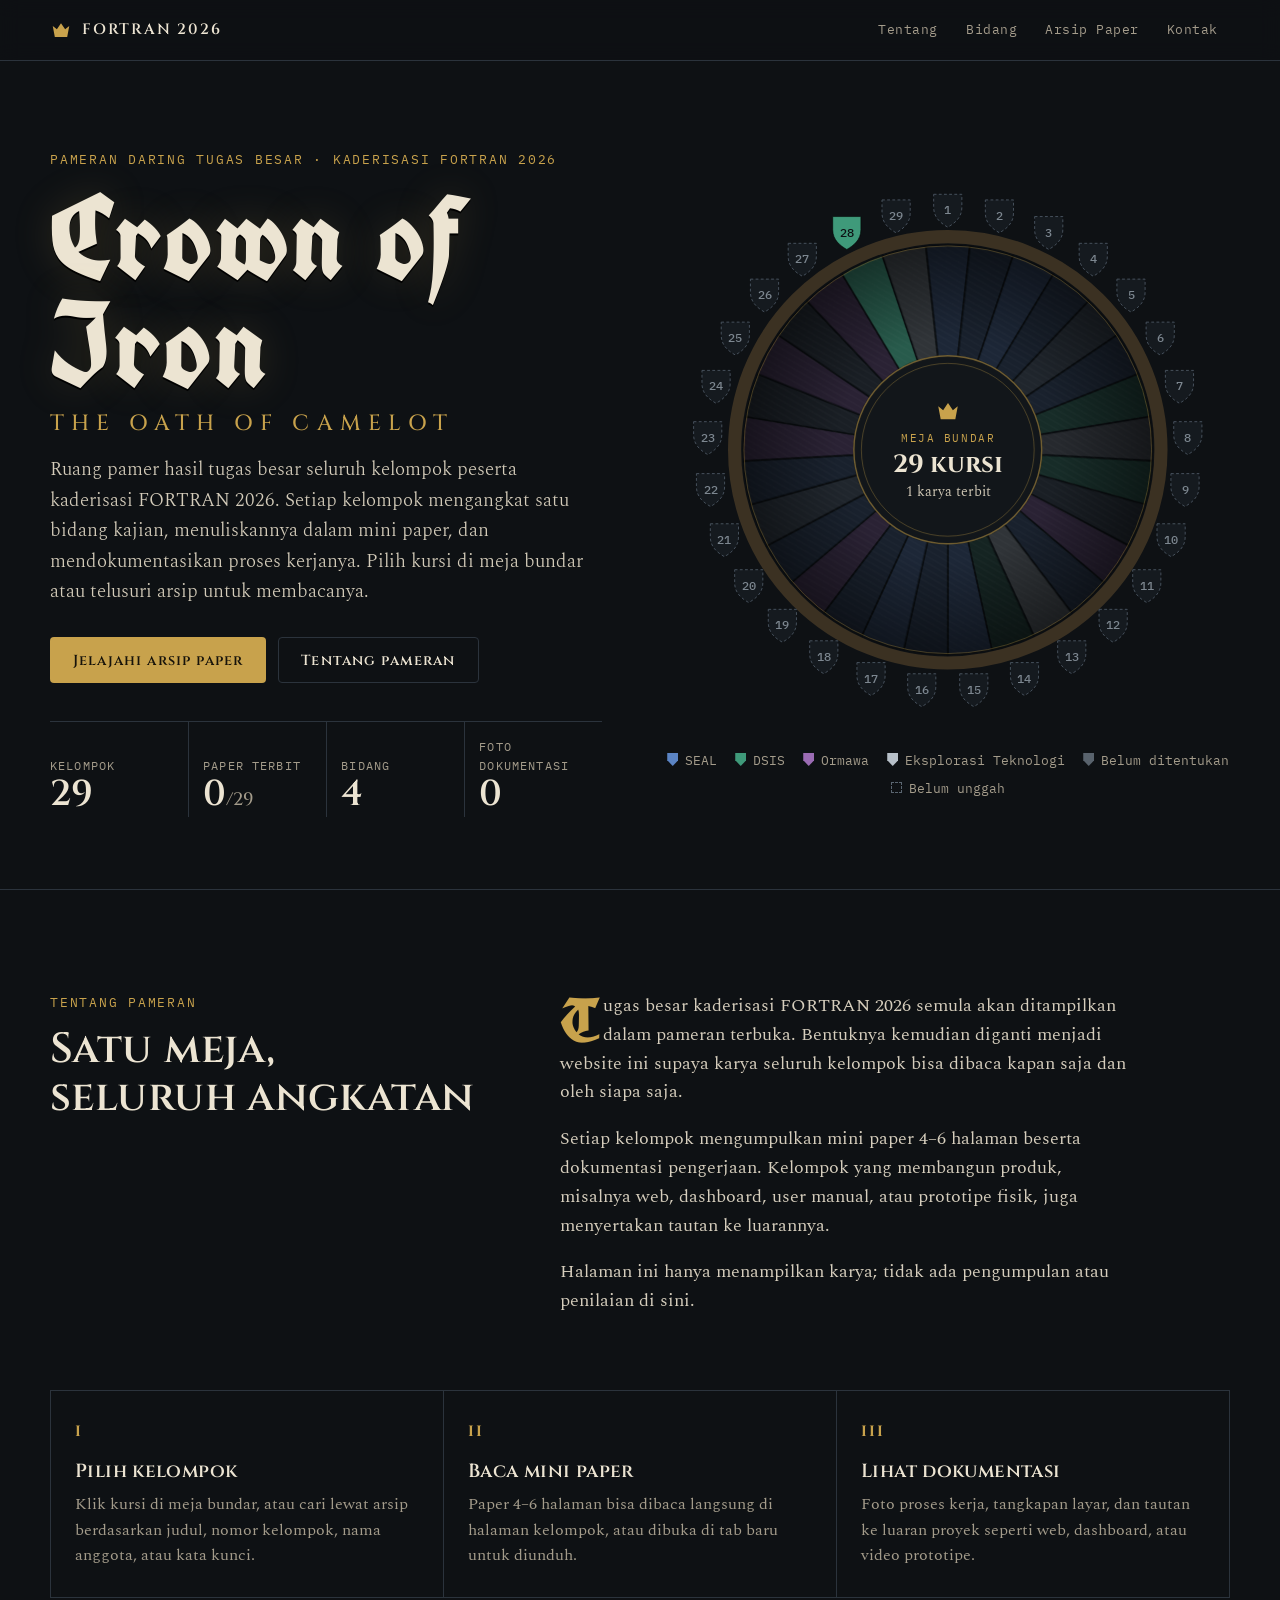
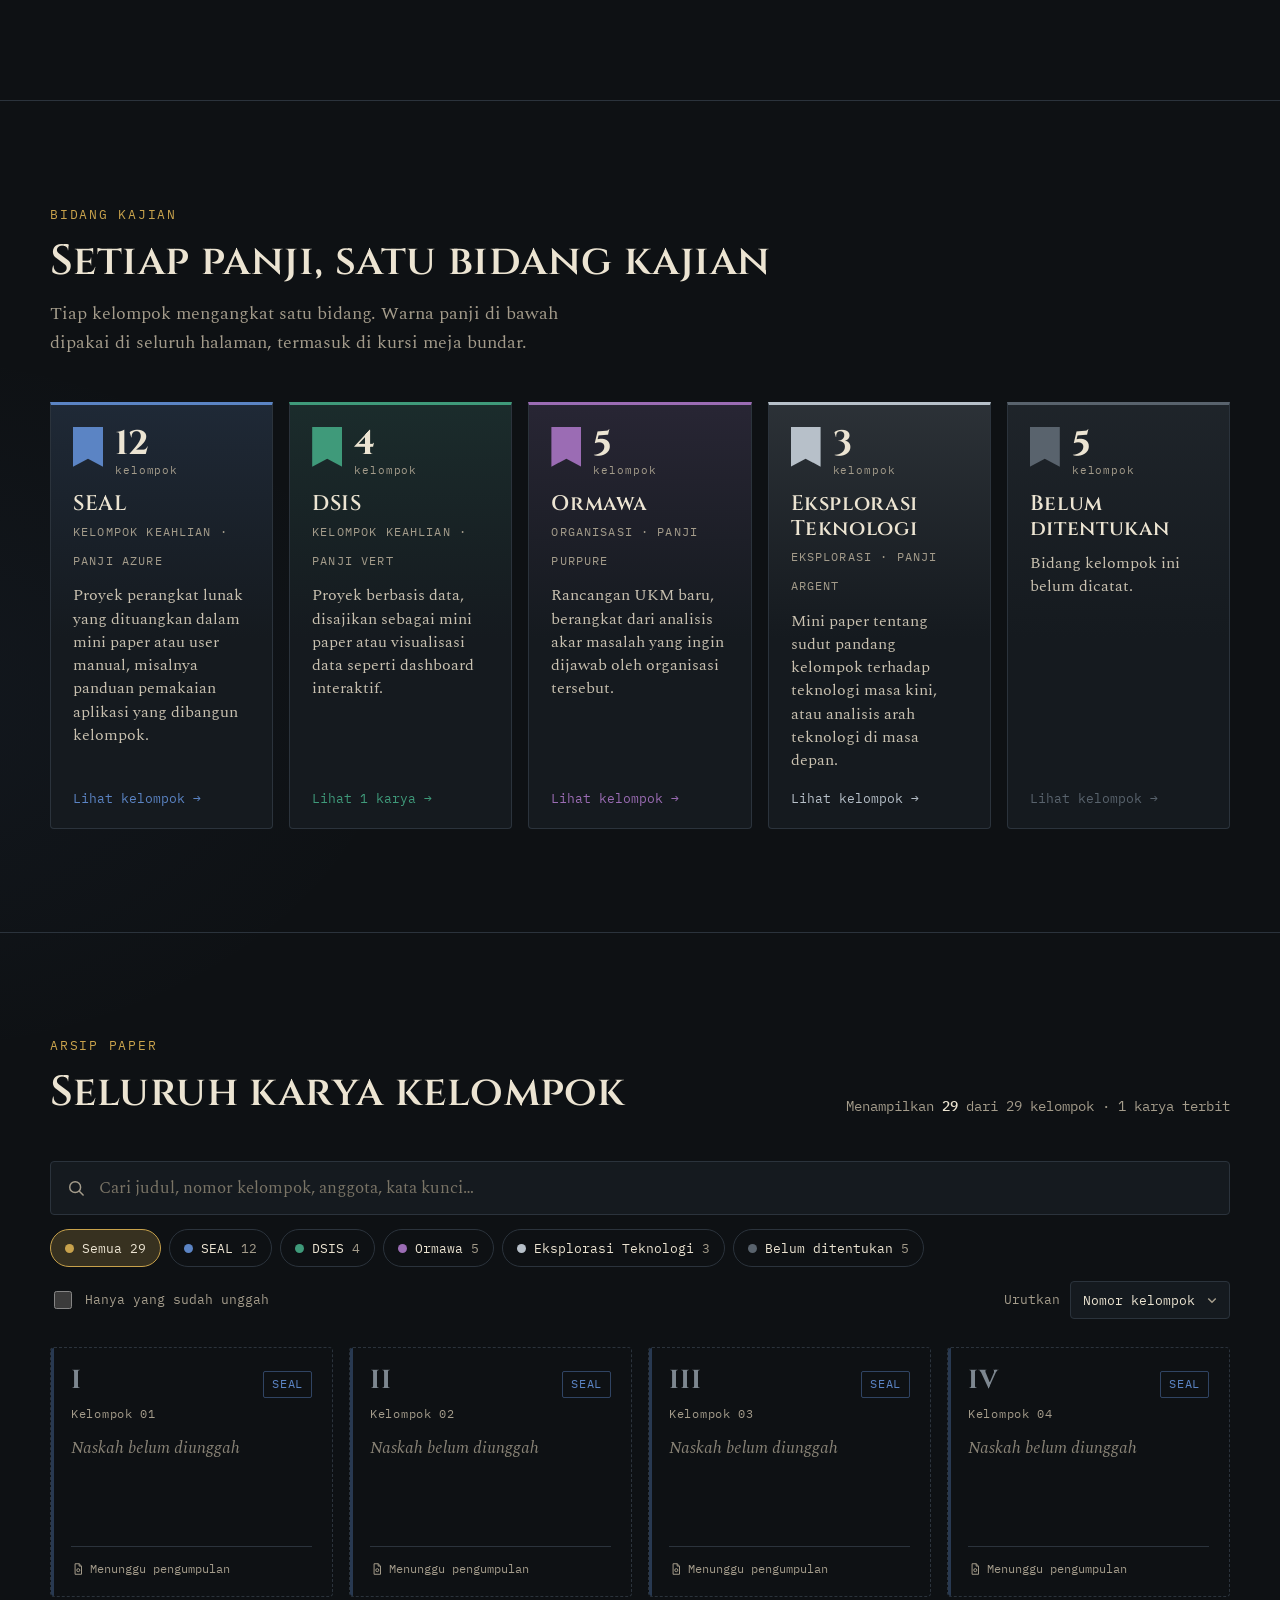
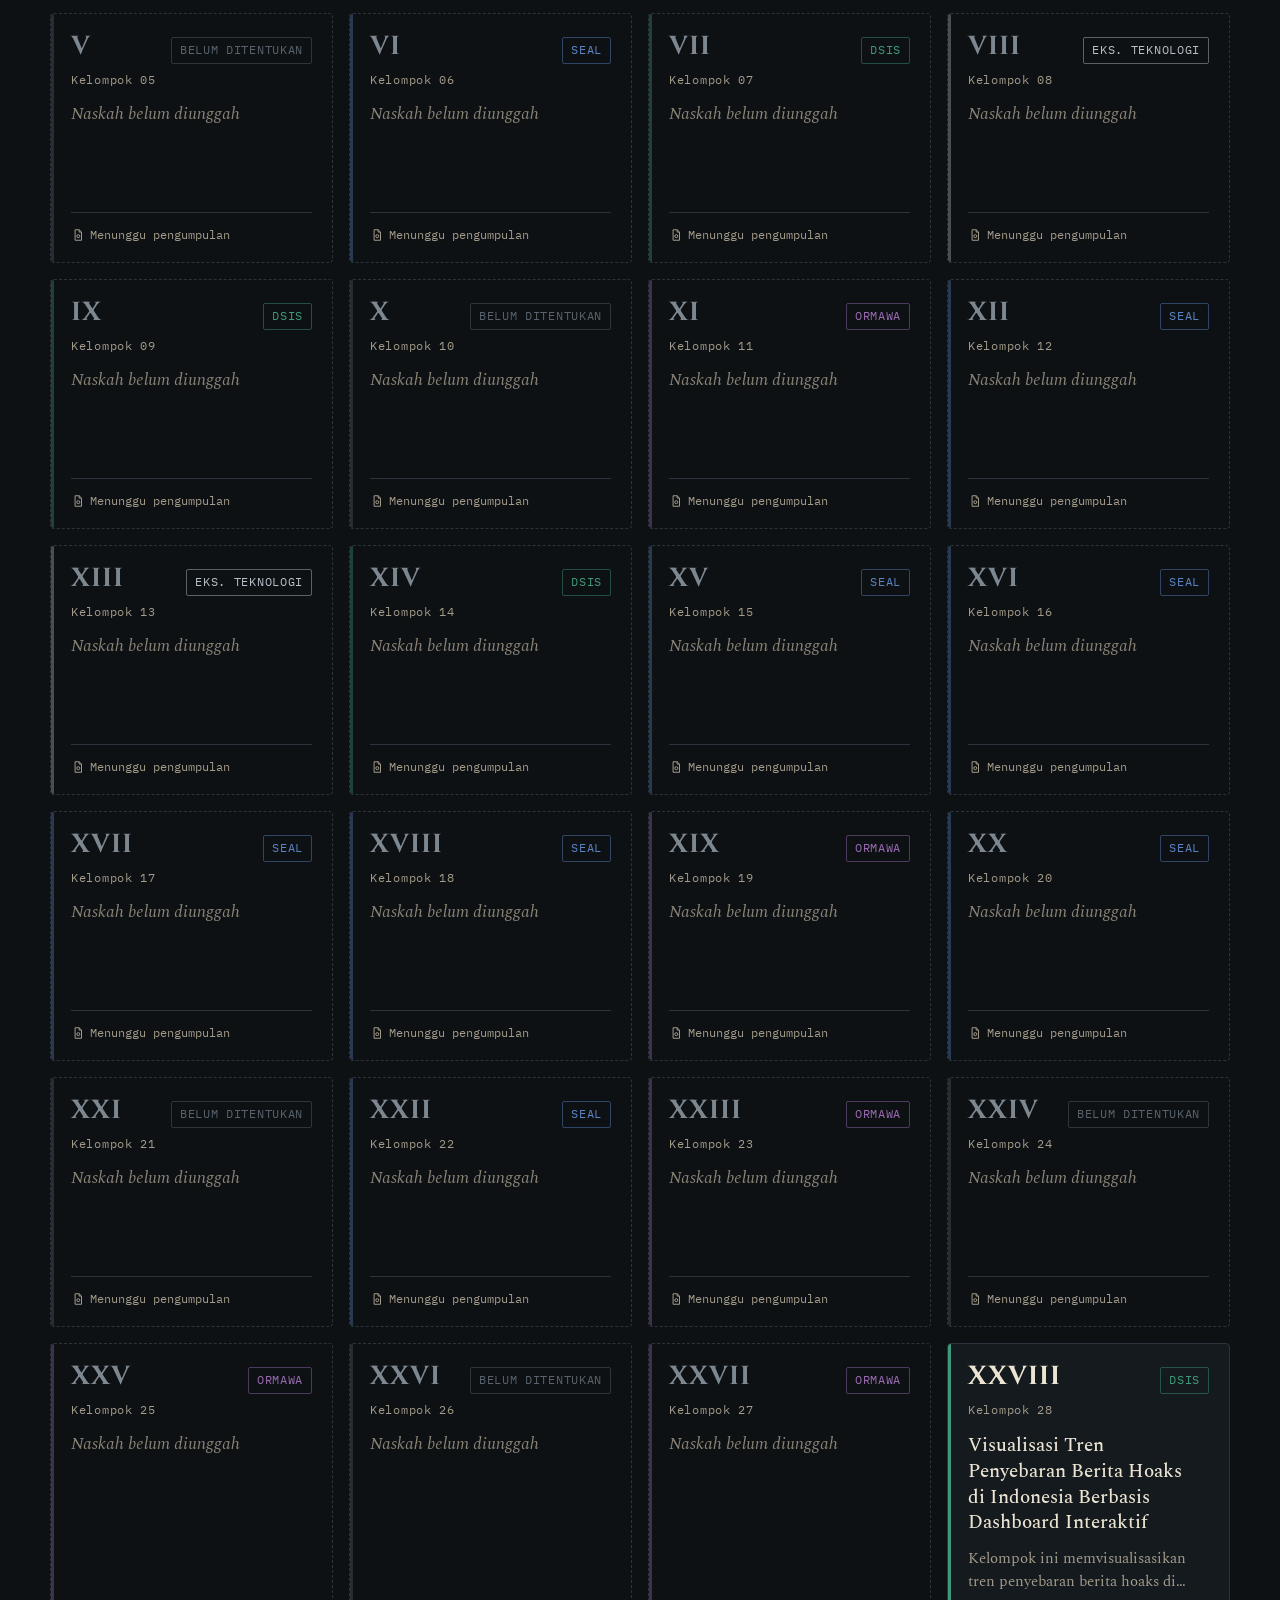
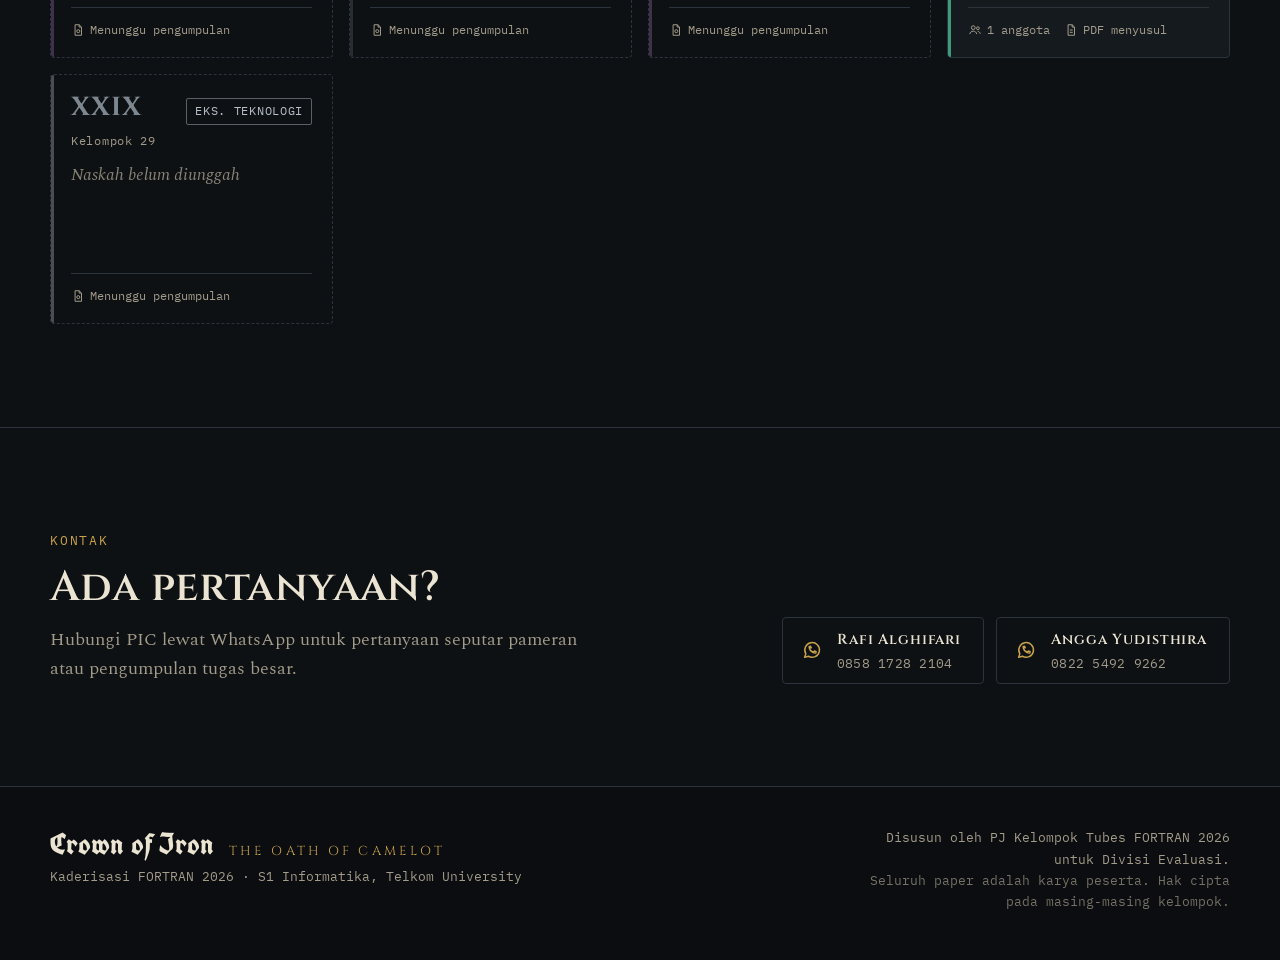
==== commit 1d4d5f95: "Add contact section with WhatsApp links in the main page" ====
--- a/index.html
+++ b/index.html
@@ -31,6 +31,7 @@
         <a href="#tentang">Tentang</a>
         <a href="#bidang">Bidang</a>
         <a href="#arsip">Arsip Paper</a>
+        <a href="#kontak">Kontak</a>
       </nav>
     </div>
   </header>
@@ -143,6 +144,27 @@
         <p class="empty" id="empty" hidden>Tidak ada kelompok yang cocok. Coba kata kunci lain atau pilih <button type="button" class="linklike" id="reset-filter">semua bidang</button>.</p>
       </div>
     </section>
+
+    <!-- ============ KONTAK ============ -->
+    <section class="section contact" id="kontak">
+      <div class="wrap contact-inner">
+        <div>
+          <p class="eyebrow">Kontak</p>
+          <h2 class="h2">Ada pertanyaan?</h2>
+          <p class="section-sub">Hubungi PIC lewat WhatsApp untuk pertanyaan seputar pameran atau pengumpulan tugas besar.</p>
+        </div>
+        <div class="contact-list">
+          <a class="btn btn-ghost contact-btn" href="https://wa.me/6285817282104" target="_blank" rel="noopener">
+            <svg viewBox="0 0 24 24" aria-hidden="true"><path d="M4 20l1.3-3.9A8 8 0 1 1 8 18.8z"/><path d="M9 9.2c.3 2.6 2.2 4.6 4.8 5l1-1.2 1.7.8-.4 1.6c-3.6.3-7.4-3.4-7.3-7.1l1.6-.4.8 1.7z"/></svg>
+            <span class="contact-text"><span class="contact-name">Rafi Alghifari</span><span class="contact-num">0858 1728 2104</span></span>
+          </a>
+          <a class="btn btn-ghost contact-btn" href="https://wa.me/6282254929262" target="_blank" rel="noopener">
+            <svg viewBox="0 0 24 24" aria-hidden="true"><path d="M4 20l1.3-3.9A8 8 0 1 1 8 18.8z"/><path d="M9 9.2c.3 2.6 2.2 4.6 4.8 5l1-1.2 1.7.8-.4 1.6c-3.6.3-7.4-3.4-7.3-7.1l1.6-.4.8 1.7z"/></svg>
+            <span class="contact-text"><span class="contact-name">Angga Yudisthira</span><span class="contact-num">0822 5492 9262</span></span>
+          </a>
+        </div>
+      </div>
+    </section>
   </main>
 
   <footer class="footer">
--- a/assets/css/style.css
+++ b/assets/css/style.css
@@ -298,6 +298,24 @@
 .empty { text-align: center; color: var(--muted); padding: 40px 0; }
 .linklike { background: none; border: 0; padding: 0; color: var(--gold-hi); font: inherit; text-decoration: underline; cursor: pointer; }
 
+/* ---------- contact ---------- */
+.contact-inner { display: flex; flex-wrap: wrap; align-items: flex-end; justify-content: space-between; gap: 28px 48px; }
+.contact-list { display: flex; flex-wrap: wrap; gap: 12px; }
+.contact-btn { min-height: 60px; padding: 10px 22px 10px 18px; gap: 14px; text-align: left; }
+.contact-btn svg { width: 22px; height: 22px; flex: none; fill: none; stroke: var(--gold); stroke-width: 1.6; stroke-linejoin: round; }
+.contact-text { display: flex; flex-direction: column; gap: 2px; }
+.contact-name { letter-spacing: .06em; }
+.contact-num { font-family: var(--f-mono); font-weight: 400; font-size: 12.5px; letter-spacing: .02em; color: var(--muted); }
+.contact-btn:hover .contact-num { color: var(--parch); }
+@media (max-width: 400px) {
+  .topbar .nav { gap: 0; }
+  .topbar .nav a { padding: 8px 6px; letter-spacing: 0; }
+}
+@media (max-width: 560px) {
+  .contact-list { width: 100%; flex-direction: column; }
+  .contact-btn { justify-content: flex-start; }
+}
+
 /* ---------- footer ---------- */
 .footer { border-top: 1px solid var(--line); padding: 40px 0 48px; background: #0b0d10; }
 .footer-inner { display: flex; flex-wrap: wrap; justify-content: space-between; gap: 20px 40px; }
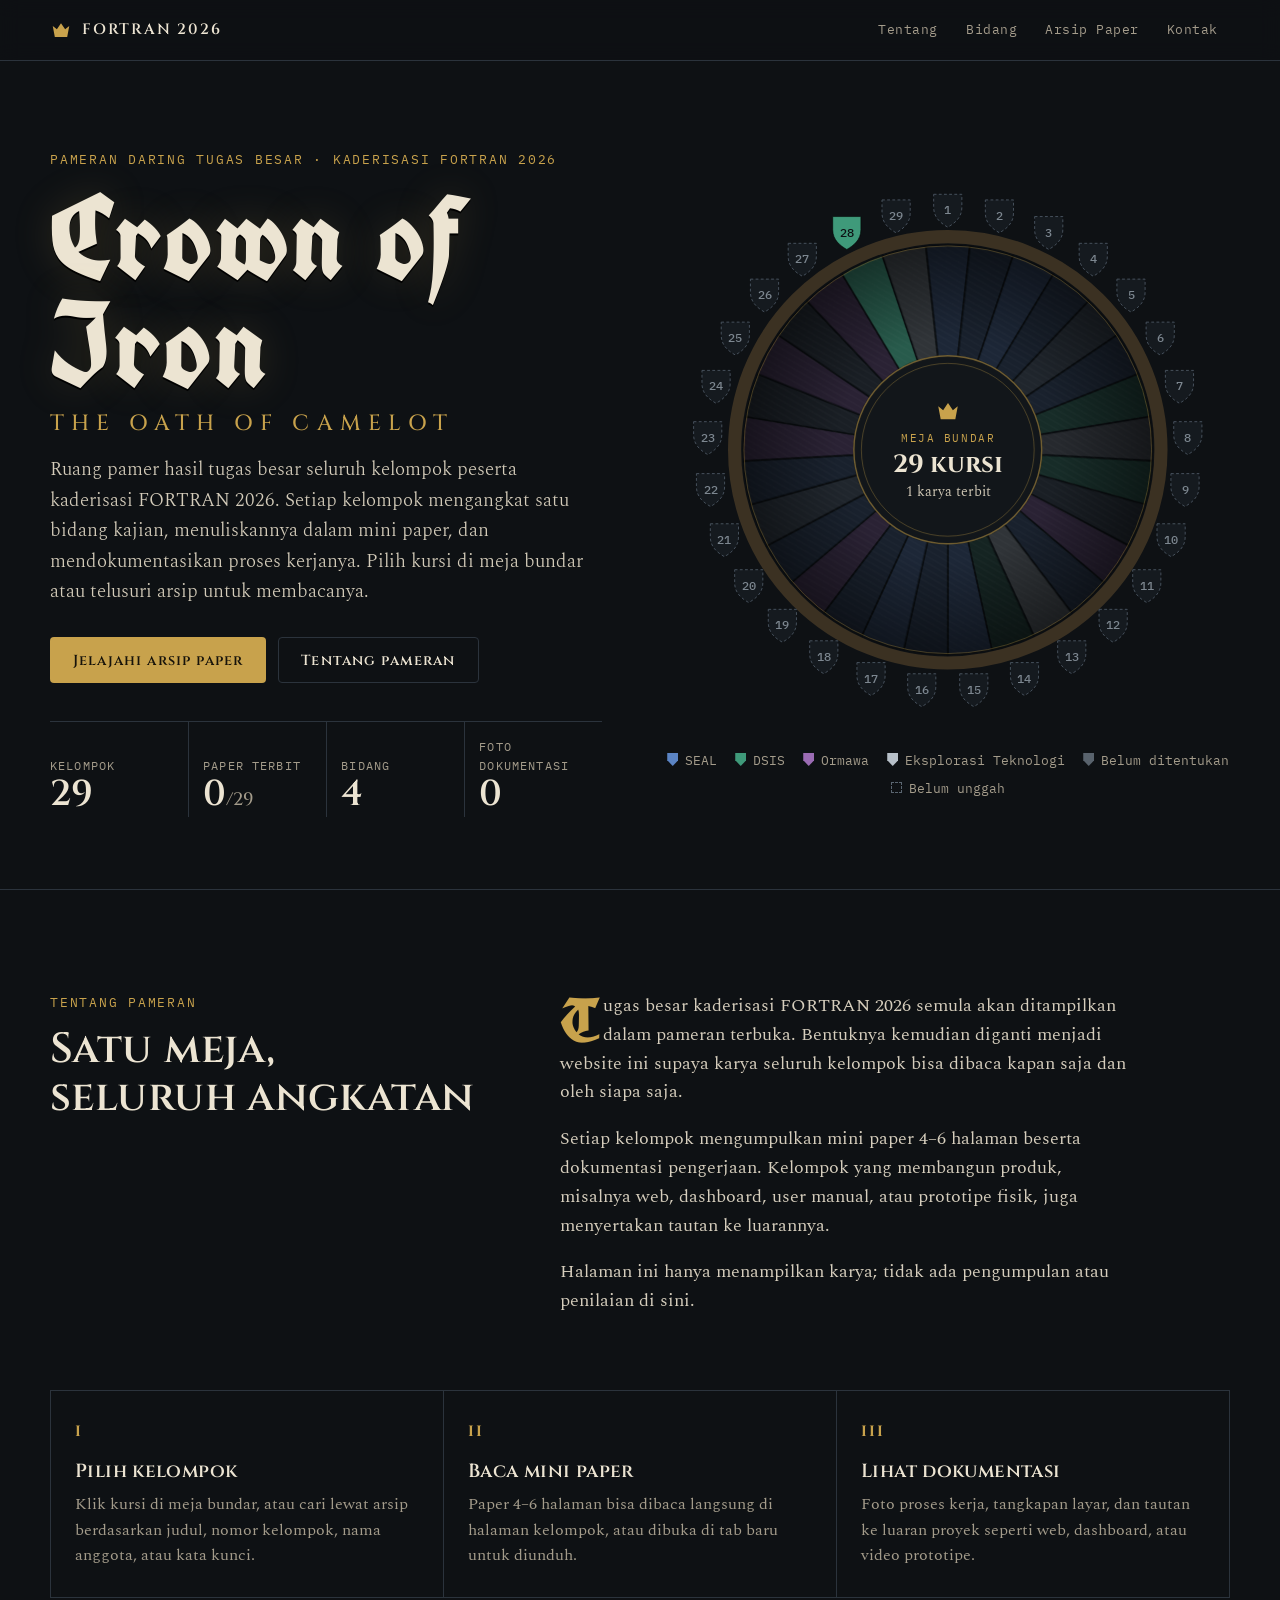
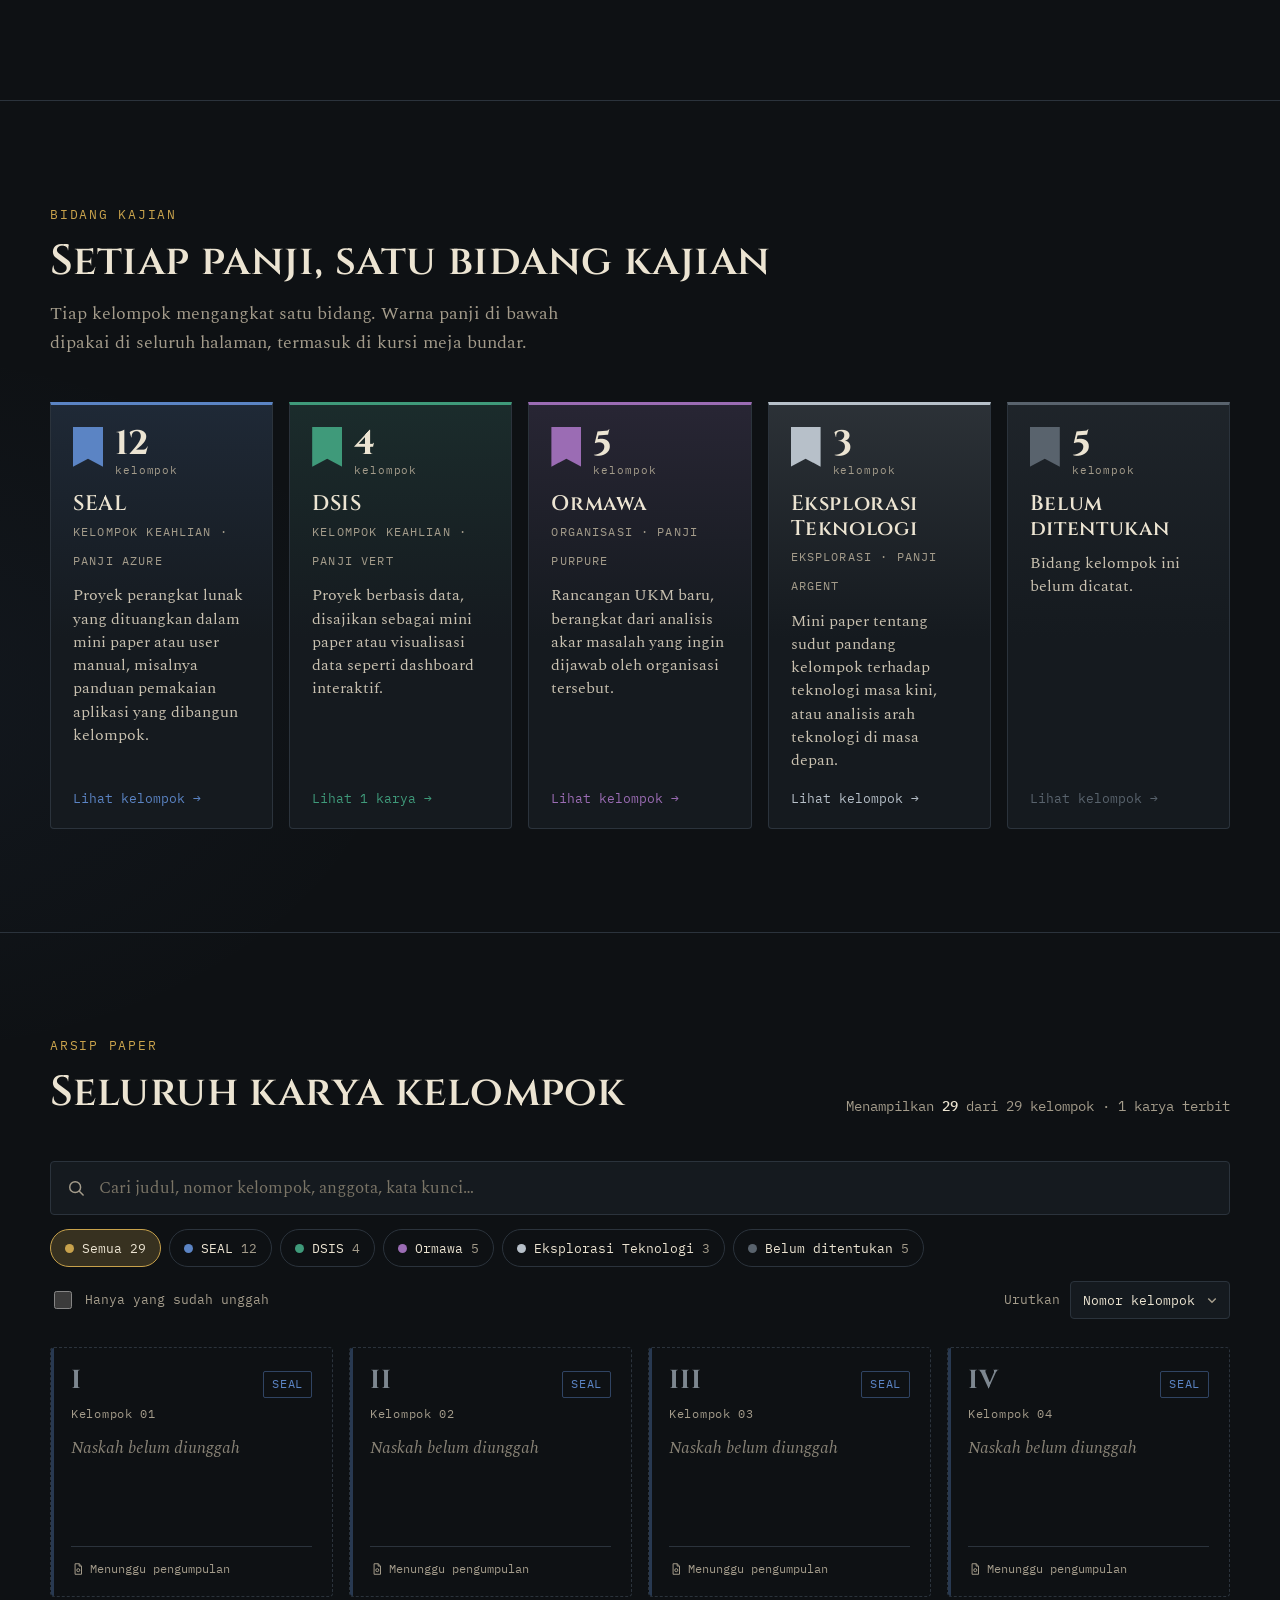
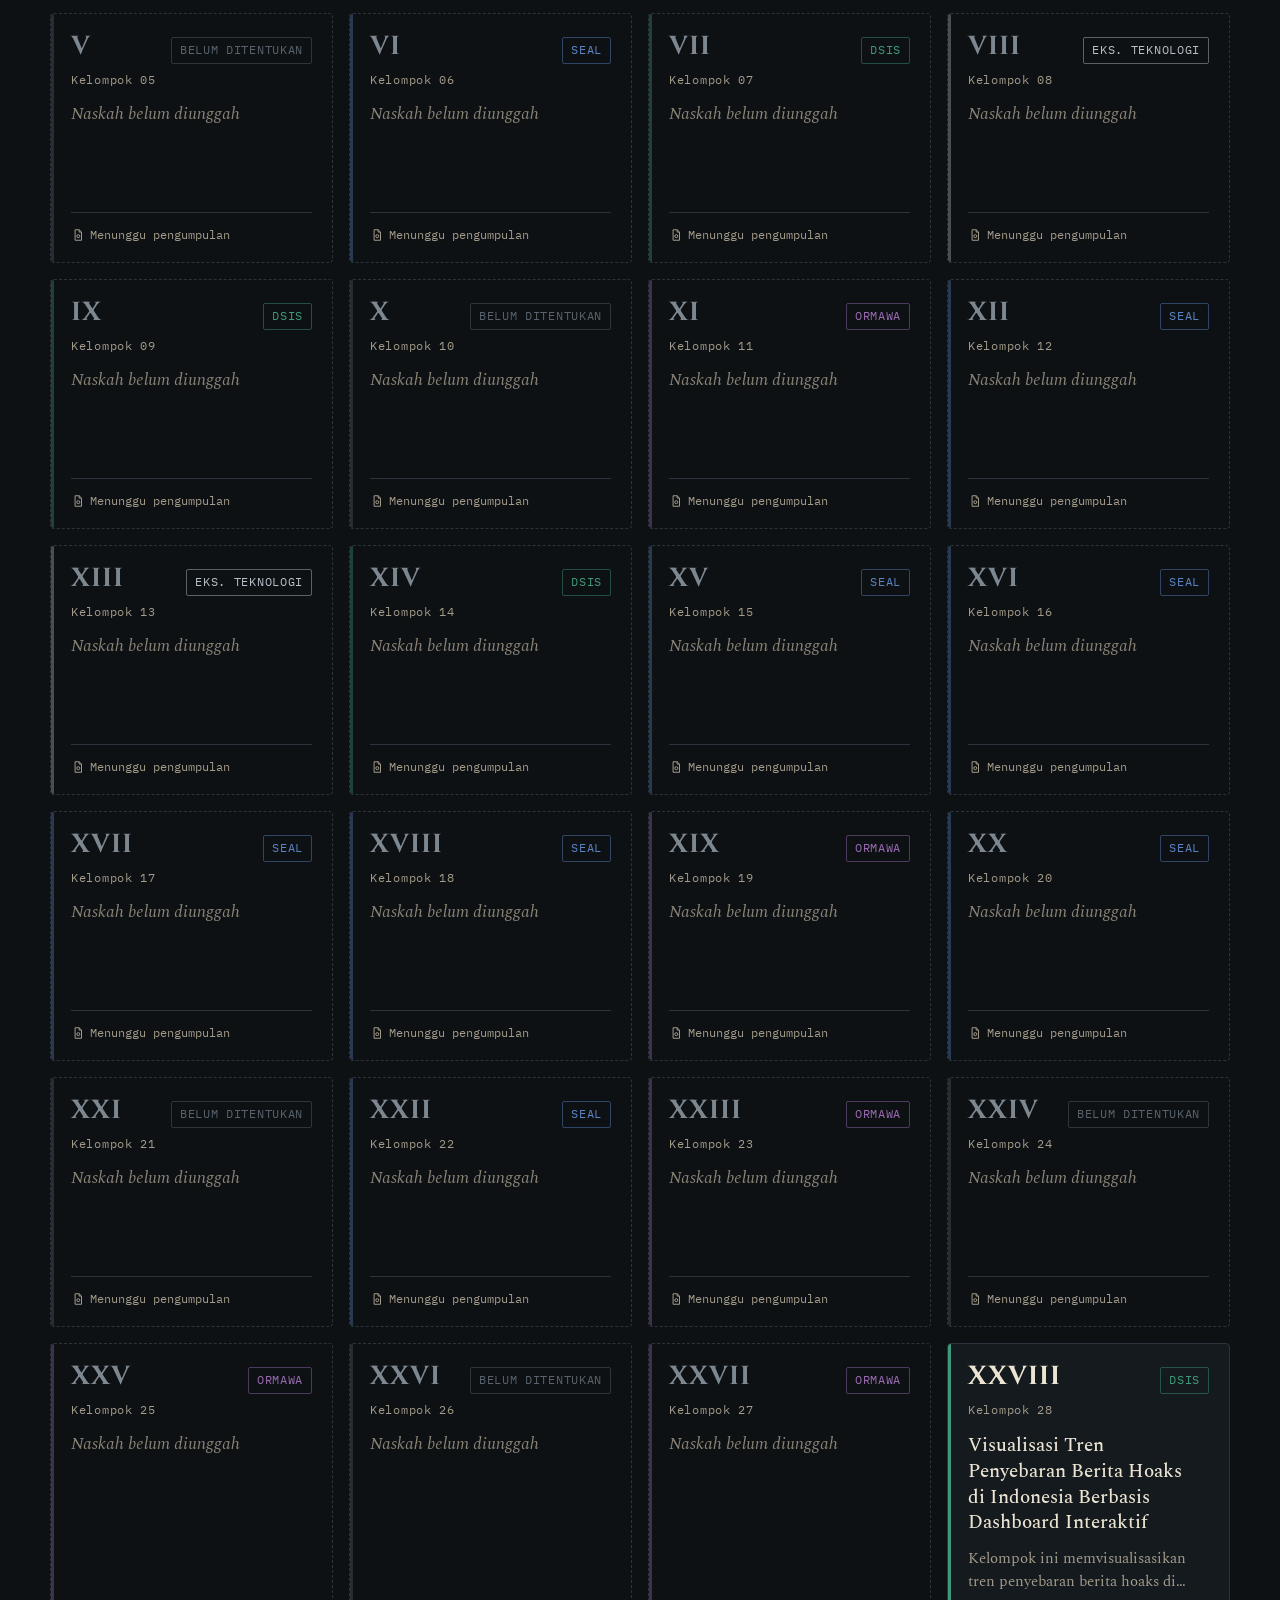
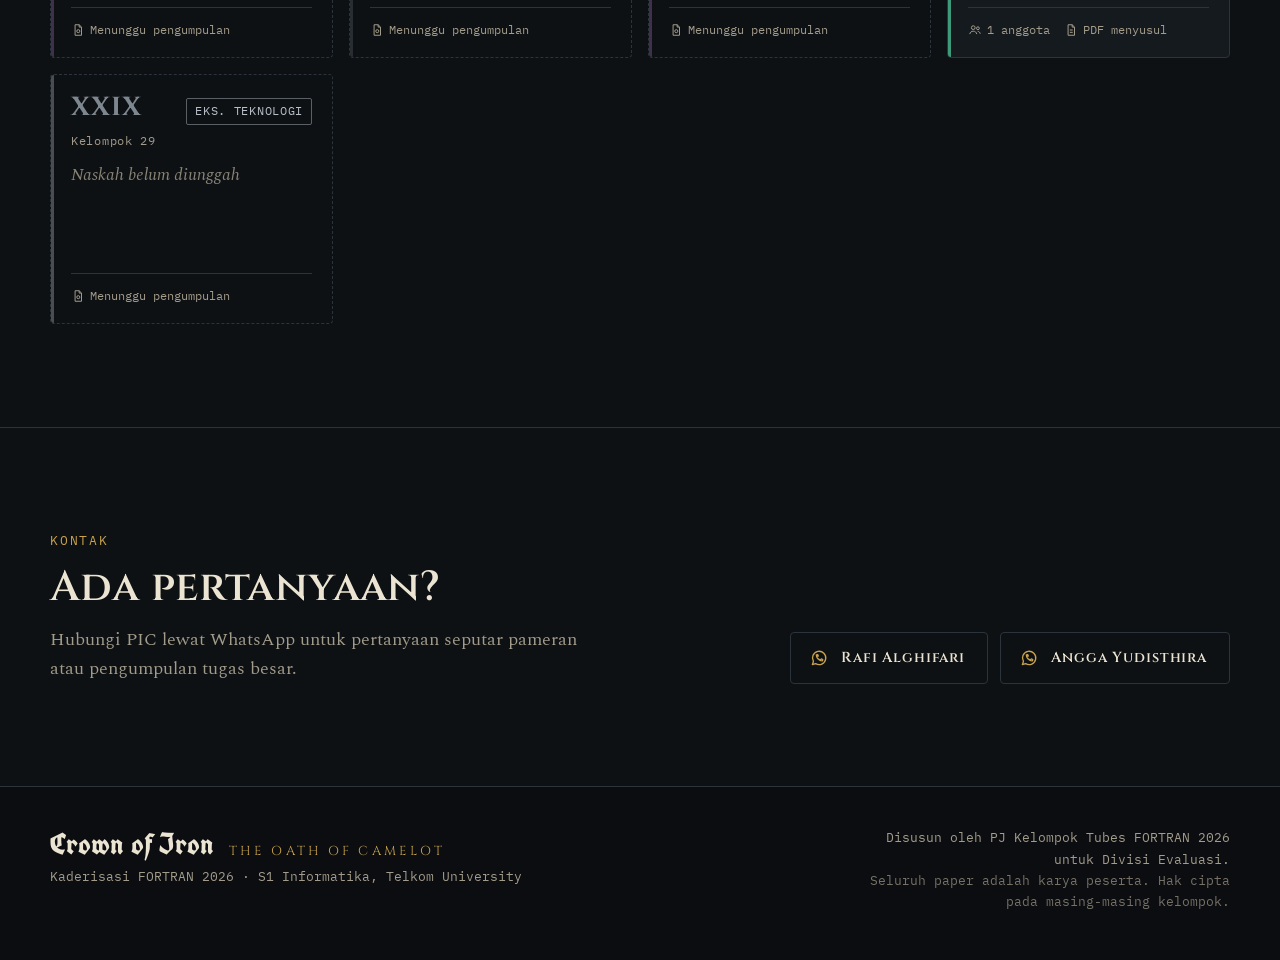
==== commit 4c73fafc: "Refactor contact section: simplify button structure and adjust styles" ====
--- a/index.html
+++ b/index.html
@@ -156,11 +156,11 @@
         <div class="contact-list">
           <a class="btn btn-ghost contact-btn" href="https://wa.me/6285817282104" target="_blank" rel="noopener">
             <svg viewBox="0 0 24 24" aria-hidden="true"><path d="M4 20l1.3-3.9A8 8 0 1 1 8 18.8z"/><path d="M9 9.2c.3 2.6 2.2 4.6 4.8 5l1-1.2 1.7.8-.4 1.6c-3.6.3-7.4-3.4-7.3-7.1l1.6-.4.8 1.7z"/></svg>
-            <span class="contact-text"><span class="contact-name">Rafi Alghifari</span><span class="contact-num">0858 1728 2104</span></span>
+            <span class="contact-name">Rafi Alghifari</span>
           </a>
           <a class="btn btn-ghost contact-btn" href="https://wa.me/6282254929262" target="_blank" rel="noopener">
             <svg viewBox="0 0 24 24" aria-hidden="true"><path d="M4 20l1.3-3.9A8 8 0 1 1 8 18.8z"/><path d="M9 9.2c.3 2.6 2.2 4.6 4.8 5l1-1.2 1.7.8-.4 1.6c-3.6.3-7.4-3.4-7.3-7.1l1.6-.4.8 1.7z"/></svg>
-            <span class="contact-text"><span class="contact-name">Angga Yudisthira</span><span class="contact-num">0822 5492 9262</span></span>
+            <span class="contact-name">Angga Yudisthira</span>
           </a>
         </div>
       </div>
--- a/assets/css/style.css
+++ b/assets/css/style.css
@@ -301,12 +301,9 @@
 /* ---------- contact ---------- */
 .contact-inner { display: flex; flex-wrap: wrap; align-items: flex-end; justify-content: space-between; gap: 28px 48px; }
 .contact-list { display: flex; flex-wrap: wrap; gap: 12px; }
-.contact-btn { min-height: 60px; padding: 10px 22px 10px 18px; gap: 14px; text-align: left; }
-.contact-btn svg { width: 22px; height: 22px; flex: none; fill: none; stroke: var(--gold); stroke-width: 1.6; stroke-linejoin: round; }
-.contact-text { display: flex; flex-direction: column; gap: 2px; }
+.contact-btn { min-height: 52px; padding: 0 22px 0 18px; gap: 12px; }
+.contact-btn svg { width: 20px; height: 20px; flex: none; fill: none; stroke: var(--gold); stroke-width: 1.6; stroke-linejoin: round; }
 .contact-name { letter-spacing: .06em; }
-.contact-num { font-family: var(--f-mono); font-weight: 400; font-size: 12.5px; letter-spacing: .02em; color: var(--muted); }
-.contact-btn:hover .contact-num { color: var(--parch); }
 @media (max-width: 400px) {
   .topbar .nav { gap: 0; }
   .topbar .nav a { padding: 8px 6px; letter-spacing: 0; }
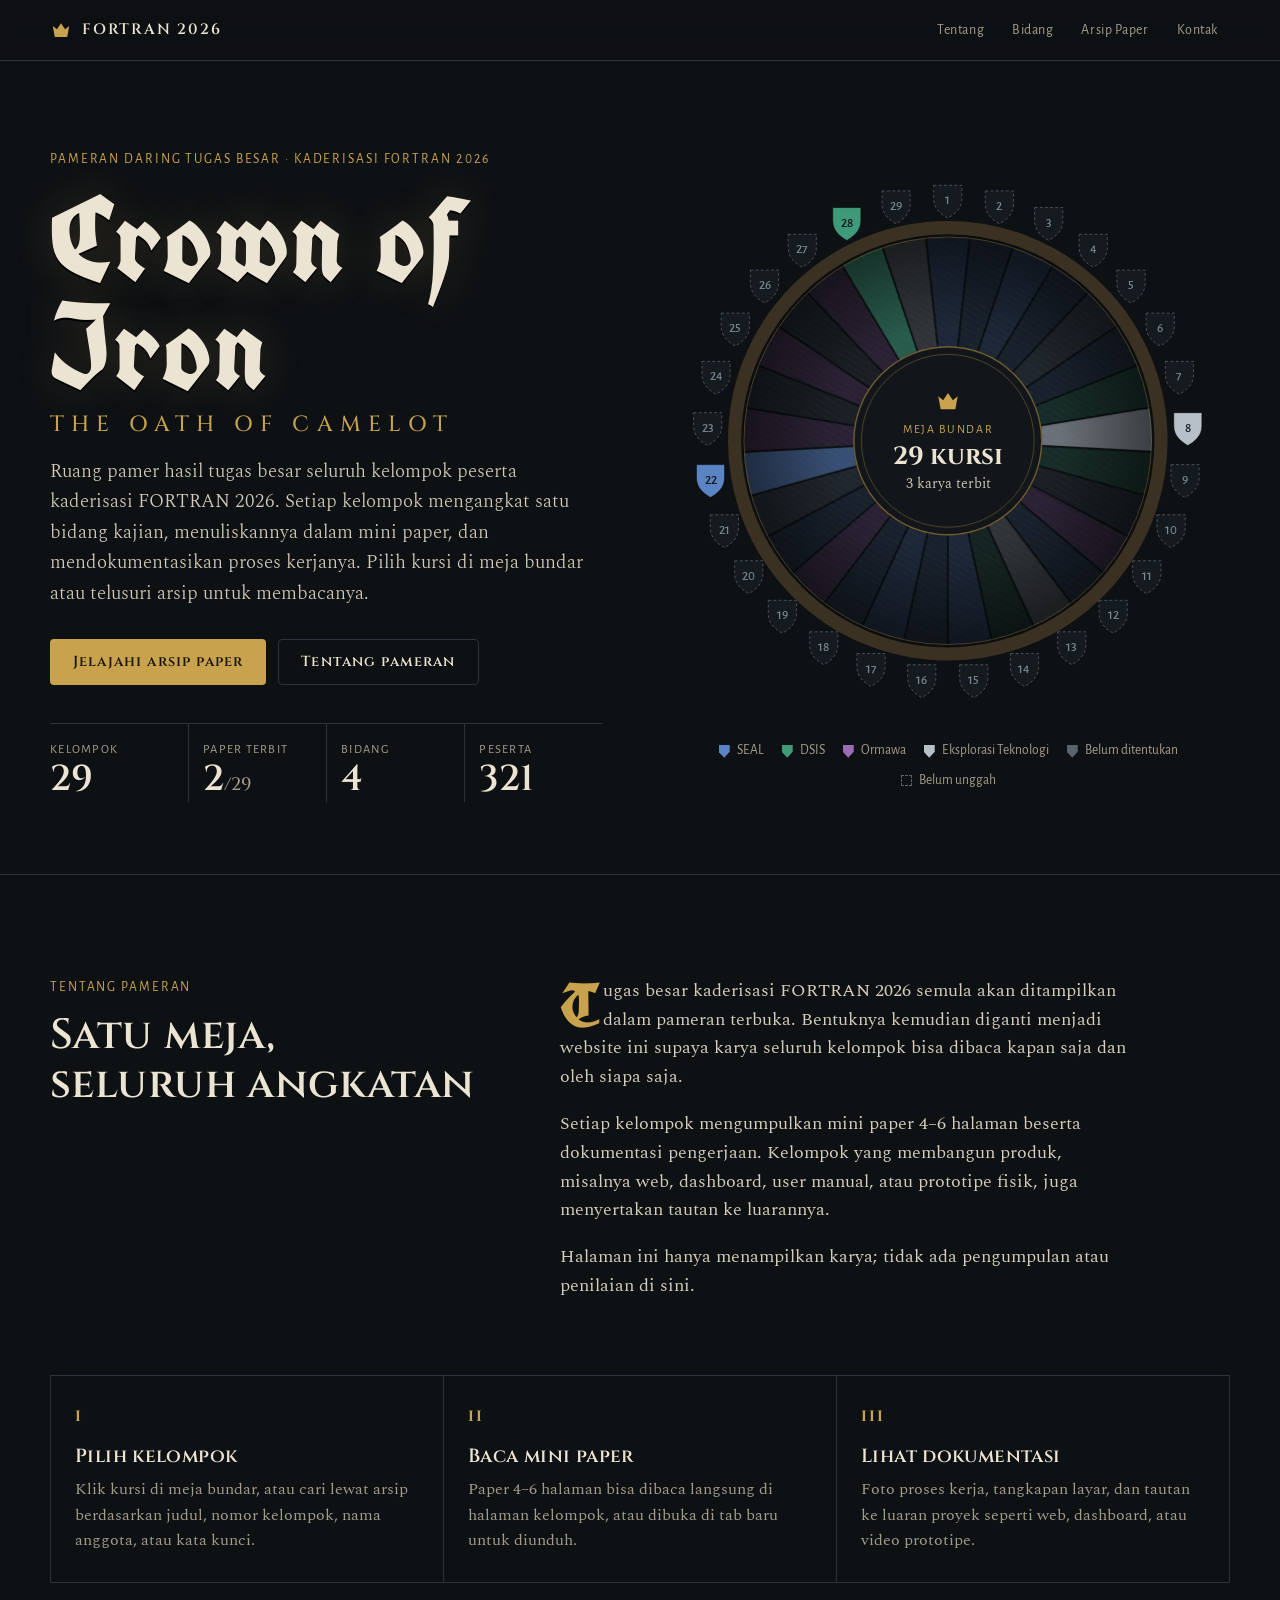
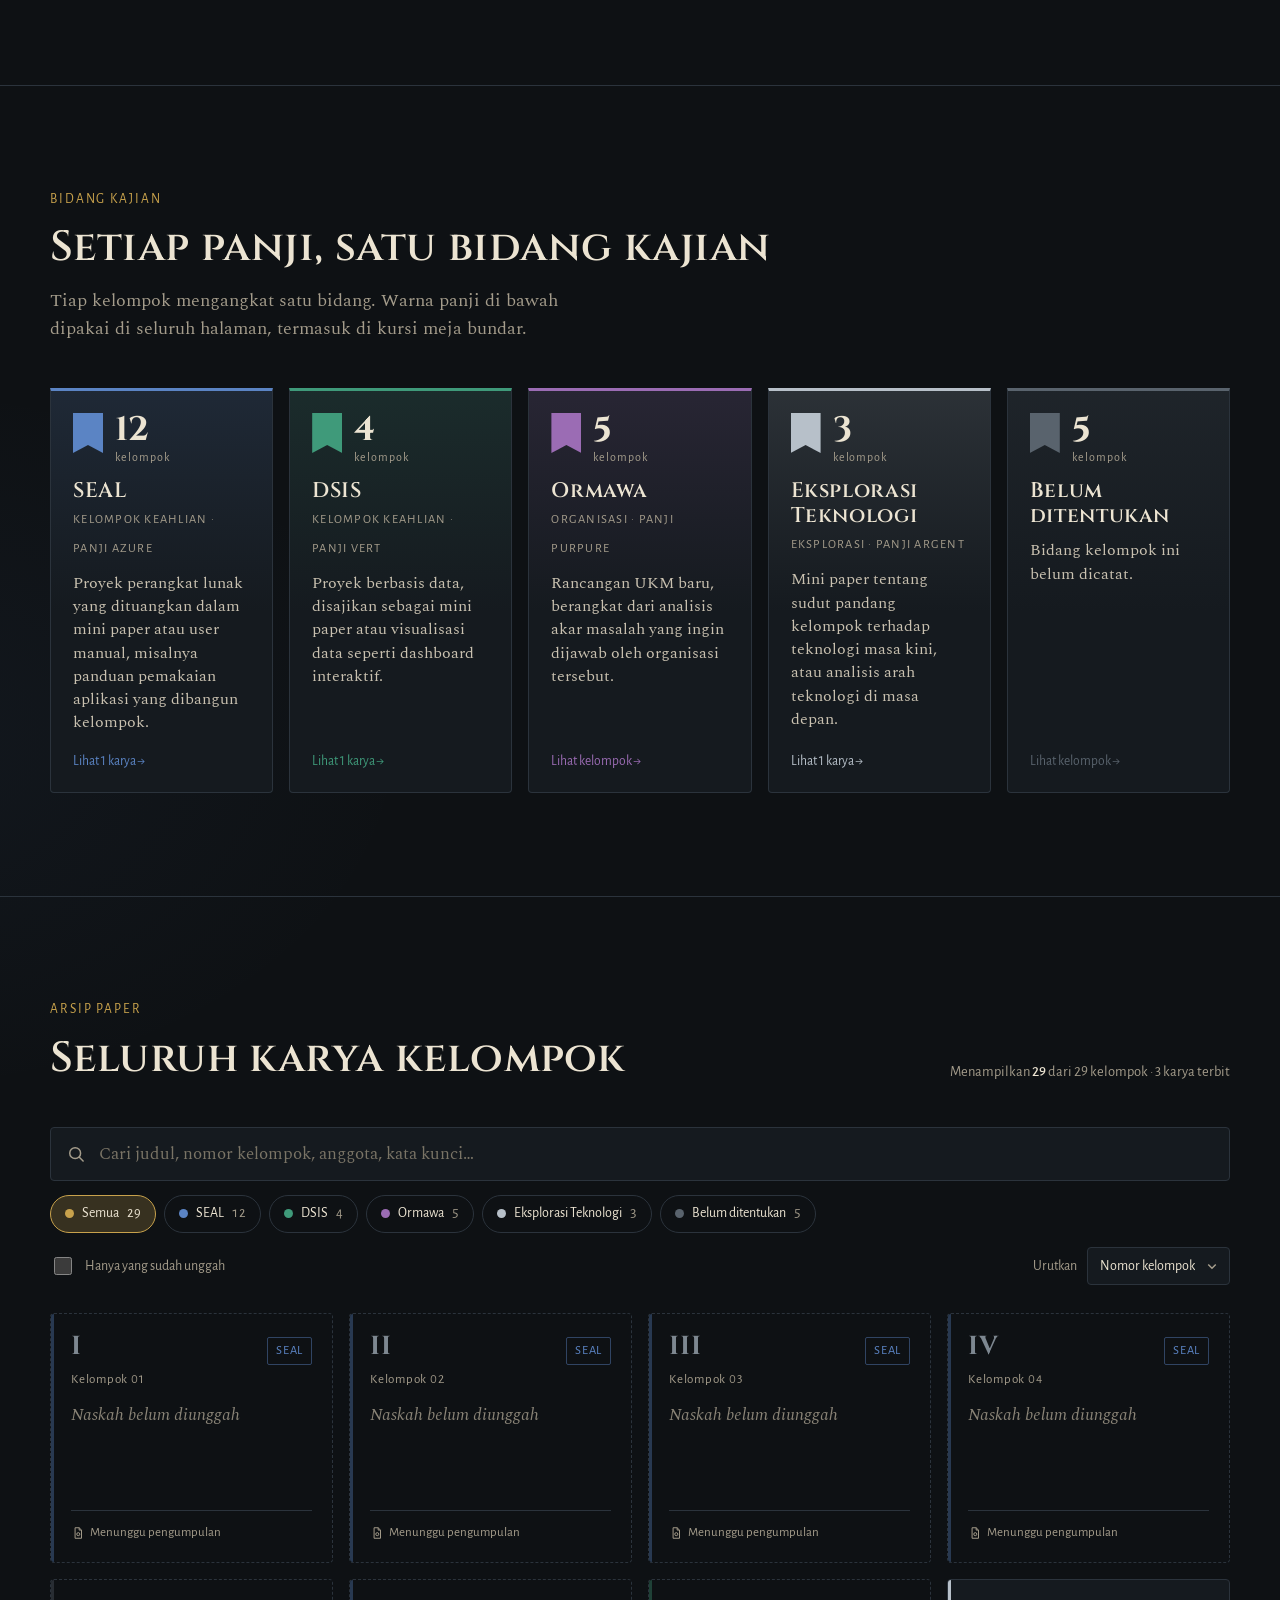
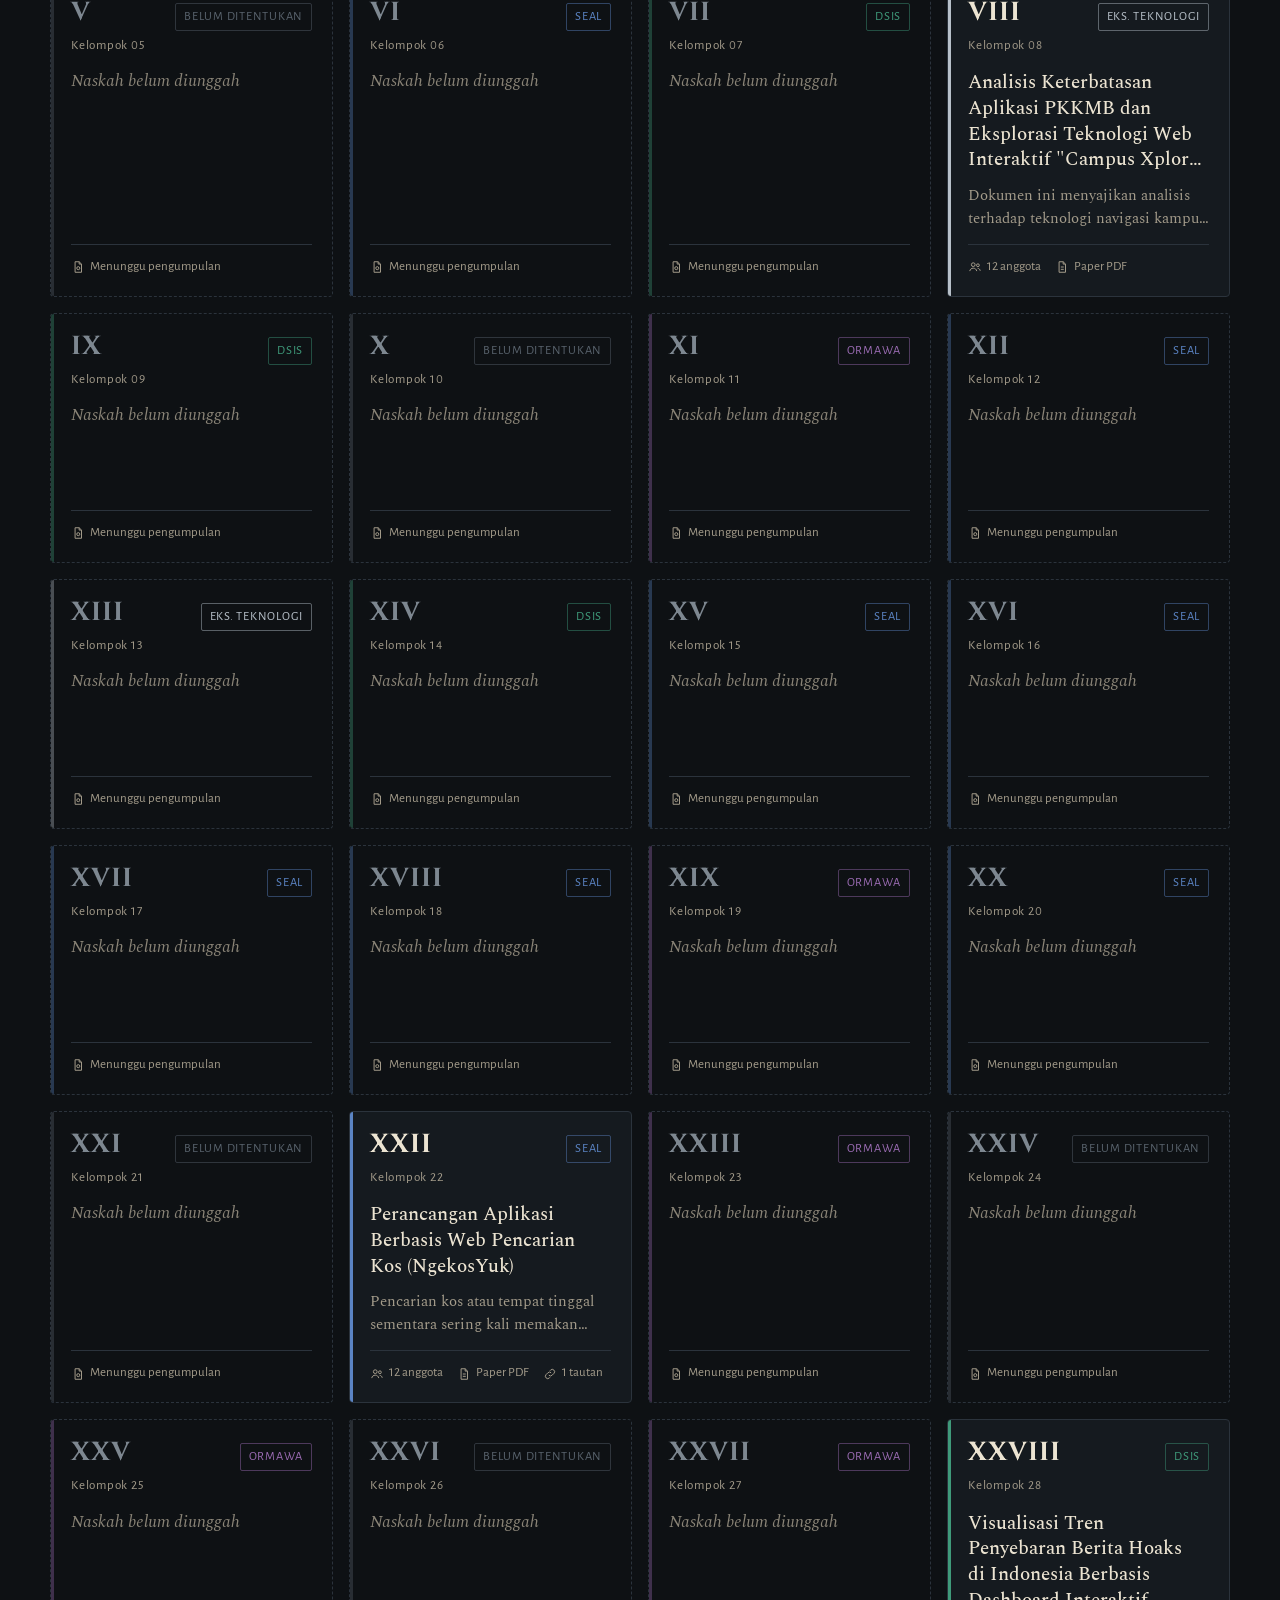
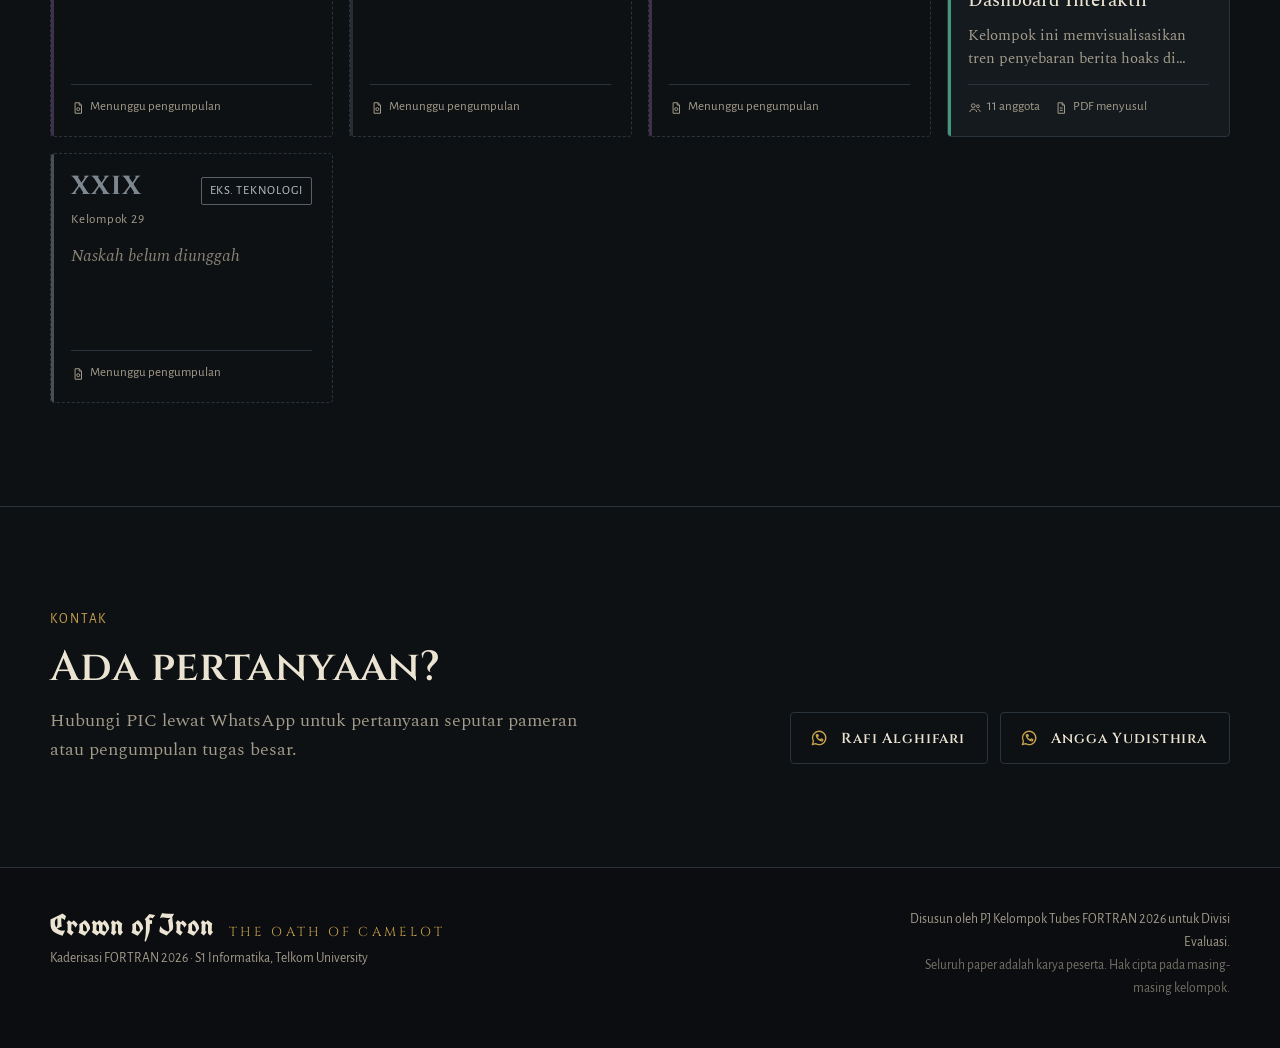
==== commit 06e2a628: "Update font styles in CSS and add new member to kelompok data" ====
--- a/index.html
+++ b/index.html
@@ -11,7 +11,7 @@
   <link rel="icon" href="data:image/svg+xml,%3Csvg xmlns='http://www.w3.org/2000/svg' viewBox='0 0 32 32'%3E%3Cpath d='M4 10l6 5 6-9 6 9 6-5-3 16H7z' fill='%23c8a24c'/%3E%3C/svg%3E">
   <link rel="preconnect" href="https://fonts.googleapis.com">
   <link rel="preconnect" href="https://fonts.gstatic.com" crossorigin>
-  <link rel="stylesheet" href="https://fonts.googleapis.com/css2?family=Cinzel:wght@500;600;700&family=IBM+Plex+Mono:wght@400;500&family=Spectral:ital,wght@0,300;0,400;0,500;1,400&family=UnifrakturCook:wght@700&display=swap">
+  <link rel="stylesheet" href="https://fonts.googleapis.com/css2?family=Alegreya+Sans:wght@400;500&family=Cinzel:wght@500;600;700&family=Spectral:ital,wght@0,300;0,400;0,500;1,400&family=UnifrakturCook:wght@700&display=swap">
   <link rel="stylesheet" href="assets/css/style.css">
 </head>
 <body>
--- a/assets/css/style.css
+++ b/assets/css/style.css
@@ -16,6 +16,7 @@
   --f-display: "Cinzel", "Trajan Pro", Georgia, serif;
   --f-body: "Spectral", Georgia, "Times New Roman", serif;
   --f-mono: "IBM Plex Mono", ui-monospace, "SFMono-Regular", Consolas, monospace;
+  --f-ui: "Alegreya Sans", "Gill Sans", "Trebuchet MS", sans-serif;
 
   --radius: 4px;
   --wrap: 1180px;
@@ -41,17 +42,18 @@
 a { color: var(--gold-hi); }
 :focus-visible { outline: 2px solid var(--gold-hi); outline-offset: 3px; border-radius: 2px; }
 .sr-only { position: absolute; width: 1px; height: 1px; overflow: hidden; clip: rect(0 0 0 0); white-space: nowrap; }
-.skip { position: absolute; left: 16px; top: -60px; background: var(--gold); color: var(--iron); padding: 8px 14px; z-index: 100; font-family: var(--f-mono); font-size: 14px; }
+.skip { position: absolute; left: 16px; top: -60px; background: var(--gold); color: var(--iron); padding: 8px 14px; z-index: 100; font-family: var(--f-ui); font-size: 15px; font-variant-numeric: lining-nums; }
 .skip:focus { top: 12px; }
 .wrap { width: min(var(--wrap), 100% - 40px); margin-inline: auto; }
 
 .eyebrow {
   margin: 0 0 14px;
-  font-family: var(--f-mono);
-  font-size: 12.5px;
+  font-family: var(--f-ui);
+  font-size: 13.5px;
   letter-spacing: .14em;
   text-transform: uppercase;
   color: var(--gold);
+  font-variant-numeric: lining-nums;
 }
 .h2 {
   margin: 0;
@@ -67,11 +69,12 @@
 .demo-banner {
   background: repeating-linear-gradient(-45deg, #3a2e12 0 12px, #33290f 12px 24px);
   color: var(--gold-hi);
-  font-family: var(--f-mono);
-  font-size: 13px;
+  font-family: var(--f-ui);
+  font-size: 14px;
   text-align: center;
   padding: 8px 16px;
   border-bottom: 1px solid #5a4818;
+  font-variant-numeric: lining-nums;
 }
 
 /* ---------- top bar ---------- */
@@ -89,8 +92,9 @@
 .nav { display: flex; gap: 4px; }
 .nav a {
   color: var(--muted); text-decoration: none;
-  font-family: var(--f-mono); font-size: 13px; letter-spacing: .04em;
+  font-family: var(--f-ui); font-size: 14px; letter-spacing: .04em;
   padding: 8px 12px; border-radius: var(--radius);
+  font-variant-numeric: lining-nums;
 }
 .nav a:hover { color: var(--parch); background: var(--iron-3); }
 
@@ -137,7 +141,7 @@
 .tally { display: grid; grid-template-columns: repeat(4, minmax(0, 1fr)); margin: 0; border-top: 1px solid var(--line); }
 .tally div { padding: 16px 12px 0 0; }
 .tally div + div { padding-left: 14px; border-left: 1px solid var(--line); }
-.tally dt { font-family: var(--f-mono); font-size: 11.5px; letter-spacing: .1em; text-transform: uppercase; color: var(--muted); order: 2; }
+.tally dt { font-family: var(--f-ui); font-size: 12.5px; letter-spacing: .1em; text-transform: uppercase; color: var(--muted); order: 2; font-variant-numeric: lining-nums; }
 .tally dd { margin: 0 0 2px; font-family: var(--f-display); font-weight: 600; font-size: clamp(26px, 3vw, 36px); line-height: 1.1; font-variant-numeric: tabular-nums; }
 .tally dd small { font-size: .5em; color: var(--muted); font-weight: 500; }
 .tally div { display: flex; flex-direction: column-reverse; }
@@ -152,7 +156,7 @@
 .rt-wedge { stroke: #0b0e11; stroke-width: 1.5; transition: filter .2s, opacity .2s; }
 .rt-seat { cursor: pointer; outline: none; }
 .rt-seat .rt-shield { stroke: rgba(0,0,0,.6); stroke-width: 1; transition: transform .2s; transform-box: fill-box; transform-origin: center; }
-.rt-seat .rt-num { font-family: var(--f-mono); font-size: 13px; font-weight: 500; text-anchor: middle; dominant-baseline: central; pointer-events: none; }
+.rt-seat .rt-num { font-family: var(--f-ui); font-size: 14px; font-weight: 500; text-anchor: middle; dominant-baseline: central; pointer-events: none; font-variant-numeric: lining-nums; }
 .rt-seat.is-pending .rt-shield { fill: var(--iron-2); stroke: #4a5560; stroke-dasharray: 3 2.5; }
 .rt-seat.is-pending .rt-num { fill: #7d8790; }
 .rt-seat:hover .rt-shield,
@@ -175,11 +179,11 @@
   pointer-events: none;
 }
 .tc-crown { width: 26px; height: 26px; fill: var(--gold); margin-bottom: 6px; }
-.tc-kicker { font-family: var(--f-mono); font-size: 11px; letter-spacing: .14em; text-transform: uppercase; color: var(--gold); }
+.tc-kicker { font-family: var(--f-ui); font-size: 12px; letter-spacing: .14em; text-transform: uppercase; color: var(--gold); font-variant-numeric: lining-nums; }
 .tc-big { font-family: var(--f-display); font-weight: 700; font-size: clamp(17px, 2.6vw, 25px); line-height: 1.1; margin: 4px 0; white-space: nowrap; }
 .tc-text { font-size: clamp(12px, 1.5vw, 14px); line-height: 1.35; color: #cfc7b5; display: -webkit-box; -webkit-line-clamp: 3; -webkit-box-orient: vertical; overflow: hidden; }
 
-.legend { list-style: none; margin: 0; padding: 0; display: flex; flex-wrap: wrap; justify-content: center; gap: 8px 18px; font-family: var(--f-mono); font-size: 12.5px; color: var(--muted); }
+.legend { list-style: none; margin: 0; padding: 0; display: flex; flex-wrap: wrap; justify-content: center; gap: 8px 18px; font-family: var(--f-ui); font-size: 13.5px; color: var(--muted); font-variant-numeric: lining-nums; }
 .legend li { display: flex; align-items: center; gap: 7px; }
 .legend i { width: 11px; height: 13px; display: inline-block; clip-path: polygon(0 0, 100% 0, 100% 55%, 50% 100%, 0 55%); }
 .legend .is-pending i { background: transparent; outline: 1px dashed #5a6570; outline-offset: -1px; clip-path: none; width: 11px; height: 11px; }
@@ -216,16 +220,16 @@
 .order-top { display: flex; align-items: flex-start; justify-content: space-between; gap: 12px; }
 .order-banner { width: 30px; height: 40px; background: var(--t); clip-path: polygon(0 0, 100% 0, 100% 100%, 50% 80%, 0 100%); flex: none; }
 .order-count { font-family: var(--f-display); font-weight: 700; font-size: 34px; line-height: 1; font-variant-numeric: tabular-nums; }
-.order-count small { display: block; text-align: right; font-family: var(--f-mono); font-size: 11px; font-weight: 400; color: var(--muted); letter-spacing: .08em; margin-top: 4px; }
+.order-count small { display: block; text-align: right; font-family: var(--f-ui); font-size: 12px; font-weight: 400; color: var(--muted); letter-spacing: .08em; margin-top: 4px; font-variant-numeric: lining-nums; }
 .order h3 { margin: 6px 0 0; font-family: var(--f-display); font-weight: 600; font-size: 21px; letter-spacing: .03em; line-height: 1.2; }
-.order-rumpun { font-family: var(--f-mono); font-size: 11.5px; color: var(--muted); letter-spacing: .1em; text-transform: uppercase; }
+.order-rumpun { font-family: var(--f-ui); font-size: 12.5px; color: var(--muted); letter-spacing: .1em; text-transform: uppercase; font-variant-numeric: lining-nums; }
 .order p { margin: 0; font-size: 15.5px; line-height: 1.5; color: #c9c1b0; }
-.order-cta { margin-top: auto; padding-top: 6px; font-family: var(--f-mono); font-size: 12.5px; color: var(--t); }
+.order-cta { margin-top: auto; padding-top: 6px; font-family: var(--f-ui); font-size: 13.5px; color: var(--t); font-variant-numeric: lining-nums; }
 .order.is-unset { --t: #59636d; }
 
 /* ---------- archive controls ---------- */
 .archive-head { display: flex; align-items: flex-end; justify-content: space-between; gap: 16px; flex-wrap: wrap; }
-.archive-count { margin: 0; font-family: var(--f-mono); font-size: 13.5px; color: var(--muted); }
+.archive-count { margin: 0; font-family: var(--f-ui); font-size: 14.5px; color: var(--muted); font-variant-numeric: lining-nums; }
 .archive-count b { color: var(--parch); font-weight: 500; }
 
 .controls { display: grid; gap: 14px; margin-bottom: 28px; }
@@ -243,7 +247,8 @@
   display: inline-flex; align-items: center; gap: 8px;
   height: 38px; padding: 0 14px;
   background: transparent; border: 1px solid var(--line); border-radius: 999px;
-  color: var(--parch); font-family: var(--f-mono); font-size: 13px; cursor: pointer;
+  color: var(--parch); font-family: var(--f-ui); font-size: 14px; cursor: pointer;
+  font-variant-numeric: lining-nums;
 }
 .chip i { width: 9px; height: 9px; border-radius: 50%; background: var(--t, var(--gold)); }
 .chip span { color: var(--muted); font-variant-numeric: tabular-nums; }
@@ -251,13 +256,14 @@
 .chip[aria-pressed="true"] { background: color-mix(in srgb, var(--t, var(--gold)) 22%, transparent); border-color: var(--t, var(--gold)); }
 .chip[aria-pressed="true"] span { color: var(--parch); }
 .control-row { display: flex; flex-wrap: wrap; align-items: center; justify-content: space-between; gap: 12px 24px; }
-.toggle, .select { display: inline-flex; align-items: center; gap: 10px; font-family: var(--f-mono); font-size: 13px; color: var(--muted); cursor: pointer; }
+.toggle, .select { display: inline-flex; align-items: center; gap: 10px; font-family: var(--f-ui); font-size: 14px; color: var(--muted); cursor: pointer; font-variant-numeric: lining-nums; }
 .toggle input { width: 18px; height: 18px; accent-color: var(--gold); }
 .select select {
   height: 38px; padding: 0 34px 0 12px; border-radius: var(--radius);
   background: var(--iron-2) url("data:image/svg+xml,%3Csvg xmlns='http://www.w3.org/2000/svg' viewBox='0 0 24 24'%3E%3Cpath d='M7 10l5 5 5-5' fill='none' stroke='%23a49c8b' stroke-width='2'/%3E%3C/svg%3E") no-repeat right 8px center / 18px;
-  border: 1px solid var(--line); color: var(--parch); font-family: var(--f-mono); font-size: 13px;
+  border: 1px solid var(--line); color: var(--parch); font-family: var(--f-ui); font-size: 14px;
   appearance: none; -webkit-appearance: none;
+  font-variant-numeric: lining-nums;
 }
 
 /* ---------- folio cards ---------- */
@@ -273,20 +279,21 @@
 .folio:hover { border-color: color-mix(in srgb, var(--t) 70%, var(--line)); background: var(--iron-3); transform: translateY(-2px); }
 .folio-head { display: flex; align-items: baseline; justify-content: space-between; gap: 10px; margin-bottom: 14px; }
 .folio-roman { font-family: var(--f-display); font-weight: 700; font-size: 26px; letter-spacing: .04em; line-height: 1; }
-.folio-no { font-family: var(--f-mono); font-size: 12px; color: var(--muted); margin-top: 6px; display: block; letter-spacing: .06em; white-space: nowrap; }
+.folio-no { font-family: var(--f-ui); font-size: 13px; color: var(--muted); margin-top: 6px; display: block; letter-spacing: .06em; white-space: nowrap; font-variant-numeric: lining-nums; }
 .d-quick { display: none; margin: 18px 0 0; }
 .tag {
   display: inline-flex; align-items: center; gap: 6px; flex: none;
-  font-family: var(--f-mono); font-size: 11.5px; letter-spacing: .06em; text-transform: uppercase;
+  font-family: var(--f-ui); font-size: 12.5px; letter-spacing: .06em; text-transform: uppercase;
   color: var(--t); border: 1px solid color-mix(in srgb, var(--t) 45%, transparent);
   padding: 3px 8px; border-radius: 2px; white-space: nowrap;
+  font-variant-numeric: lining-nums;
 }
 .folio-title {
   margin: 0 0 12px; font-family: var(--f-body); font-weight: 500; font-size: 19px; line-height: 1.35; text-wrap: balance;
   display: -webkit-box; -webkit-line-clamp: 4; -webkit-box-orient: vertical; overflow: hidden;
 }
 .folio-abs { margin: 0 0 14px; font-size: 15px; line-height: 1.5; color: var(--muted); display: -webkit-box; -webkit-line-clamp: 2; -webkit-box-orient: vertical; overflow: hidden; }
-.folio-meta { margin-top: auto; display: flex; flex-wrap: wrap; gap: 6px 14px; font-family: var(--f-mono); font-size: 12px; color: var(--muted); padding-top: 12px; border-top: 1px solid var(--line); }
+.folio-meta { margin-top: auto; display: flex; flex-wrap: wrap; gap: 6px 14px; font-family: var(--f-ui); font-size: 13px; color: var(--muted); padding-top: 12px; border-top: 1px solid var(--line); font-variant-numeric: lining-nums; }
 .folio-meta span { display: inline-flex; align-items: center; gap: 5px; }
 .folio-meta svg { width: 14px; height: 14px; fill: none; stroke: currentColor; stroke-width: 1.7; }
 .folio.is-pending { background: transparent; border-style: dashed; }
@@ -318,7 +325,7 @@
 .footer-inner { display: flex; flex-wrap: wrap; justify-content: space-between; gap: 20px 40px; }
 .footer-title { margin: 0 0 6px; font-family: var(--f-black); font-size: 30px; line-height: 1.1; }
 .footer-sub { font-family: var(--f-display); font-size: 13px; letter-spacing: .24em; text-transform: uppercase; color: var(--gold); margin-left: 8px; }
-.footer-text { margin: 0; font-family: var(--f-mono); font-size: 12.5px; color: var(--muted); line-height: 1.7; }
+.footer-text { margin: 0; font-family: var(--f-ui); font-size: 13.5px; color: var(--muted); line-height: 1.7; font-variant-numeric: lining-nums; }
 .footer-text p { margin: 0; }
 .footer-right { text-align: right; max-width: 46ch; }
 .footer-fine { opacity: .7; }
@@ -336,7 +343,7 @@
 @keyframes dlg-in { from { opacity: 0; transform: translateY(14px); } to { opacity: 1; transform: none; } }
 .detail-shell { display: flex; flex-direction: column; height: 100%; }
 .detail-bar { display: flex; align-items: center; justify-content: space-between; gap: 12px; padding: 10px 12px 10px 24px; border-bottom: 1px solid var(--line); background: var(--iron-2); flex: none; }
-.detail-kicker { margin: 0; font-family: var(--f-mono); font-size: 13px; letter-spacing: .08em; color: var(--muted); display: flex; align-items: center; gap: 12px; flex-wrap: wrap; }
+.detail-kicker { margin: 0; font-family: var(--f-ui); font-size: 14px; letter-spacing: .08em; color: var(--muted); display: flex; align-items: center; gap: 12px; flex-wrap: wrap; font-variant-numeric: lining-nums; }
 .detail-kicker b { color: var(--parch); font-weight: 500; }
 .detail-nav { display: flex; gap: 4px; }
 .icon-btn { width: 40px; height: 40px; display: inline-grid; place-items: center; background: transparent; border: 1px solid transparent; border-radius: var(--radius); color: var(--parch); cursor: pointer; }
@@ -350,17 +357,17 @@
 .d-title { margin: 0 0 16px; font-family: var(--f-display); font-weight: 600; font-size: clamp(22px, 2.4vw, 28px); line-height: 1.25; text-wrap: balance; }
 .d-title.is-pending { font-family: var(--f-body); font-style: italic; font-weight: 400; color: #8a8477; }
 .d-block { margin-top: 26px; }
-.d-label { margin: 0 0 10px; font-family: var(--f-mono); font-size: 11.5px; letter-spacing: .14em; text-transform: uppercase; color: var(--gold); }
+.d-label { margin: 0 0 10px; font-family: var(--f-ui); font-size: 12.5px; letter-spacing: .14em; text-transform: uppercase; color: var(--gold); font-variant-numeric: lining-nums; }
 .d-abs { margin: 0; font-size: 16.5px; line-height: 1.65; color: #d6cebd; }
 .d-keys { display: flex; flex-wrap: wrap; gap: 6px; margin: 0; padding: 0; list-style: none; }
-.d-keys li { font-family: var(--f-mono); font-size: 12px; padding: 4px 9px; border: 1px solid var(--line); border-radius: 2px; color: #cfc7b5; }
+.d-keys li { font-family: var(--f-ui); font-size: 13px; padding: 4px 9px; border: 1px solid var(--line); border-radius: 2px; color: #cfc7b5; font-variant-numeric: lining-nums; }
 .d-members { list-style: none; margin: 0; padding: 0; display: grid; gap: 0; border-top: 1px solid var(--line); }
 .d-members li { display: flex; justify-content: space-between; gap: 12px; padding: 9px 0; border-bottom: 1px solid var(--line); font-size: 16px; }
-.d-members .nim { font-family: var(--f-mono); font-size: 12.5px; color: var(--muted); font-variant-numeric: tabular-nums; white-space: nowrap; }
+.d-members .nim { font-family: var(--f-ui); font-size: 13.5px; color: var(--muted); font-variant-numeric: lining-nums tabular-nums; white-space: nowrap; }
 .d-links { display: flex; flex-direction: column; gap: 8px; }
 .d-link { display: flex; align-items: center; justify-content: space-between; gap: 12px; padding: 12px 14px; border: 1px solid var(--line); border-radius: var(--radius); color: var(--parch); text-decoration: none; font-size: 16px; }
 .d-link:hover { border-color: var(--t, var(--gold)); background: var(--iron-2); }
-.d-link small { font-family: var(--f-mono); font-size: 11.5px; color: var(--muted); overflow: hidden; text-overflow: ellipsis; white-space: nowrap; max-width: 55%; }
+.d-link small { font-family: var(--f-ui); font-size: 12.5px; color: var(--muted); overflow: hidden; text-overflow: ellipsis; white-space: nowrap; max-width: 55%; font-variant-numeric: lining-nums; }
 .d-note { margin: 0; font-size: 15px; color: var(--muted); font-style: italic; }
 
 .d-media { display: flex; flex-direction: column; min-height: 0; min-width: 0; }
@@ -368,7 +375,8 @@
 .tab {
   height: 42px; padding: 0 16px; background: transparent; border: 1px solid transparent; border-bottom: 0;
   border-radius: var(--radius) var(--radius) 0 0; color: var(--muted); cursor: pointer;
-  font-family: var(--f-mono); font-size: 13px; letter-spacing: .04em; margin-bottom: -1px;
+  font-family: var(--f-ui); font-size: 14px; letter-spacing: .04em; margin-bottom: -1px;
+  font-variant-numeric: lining-nums;
 }
 .tab[aria-selected="true"] { color: var(--parch); background: var(--iron); border-color: var(--line); }
 .tab span { color: var(--gold); margin-left: 4px; }
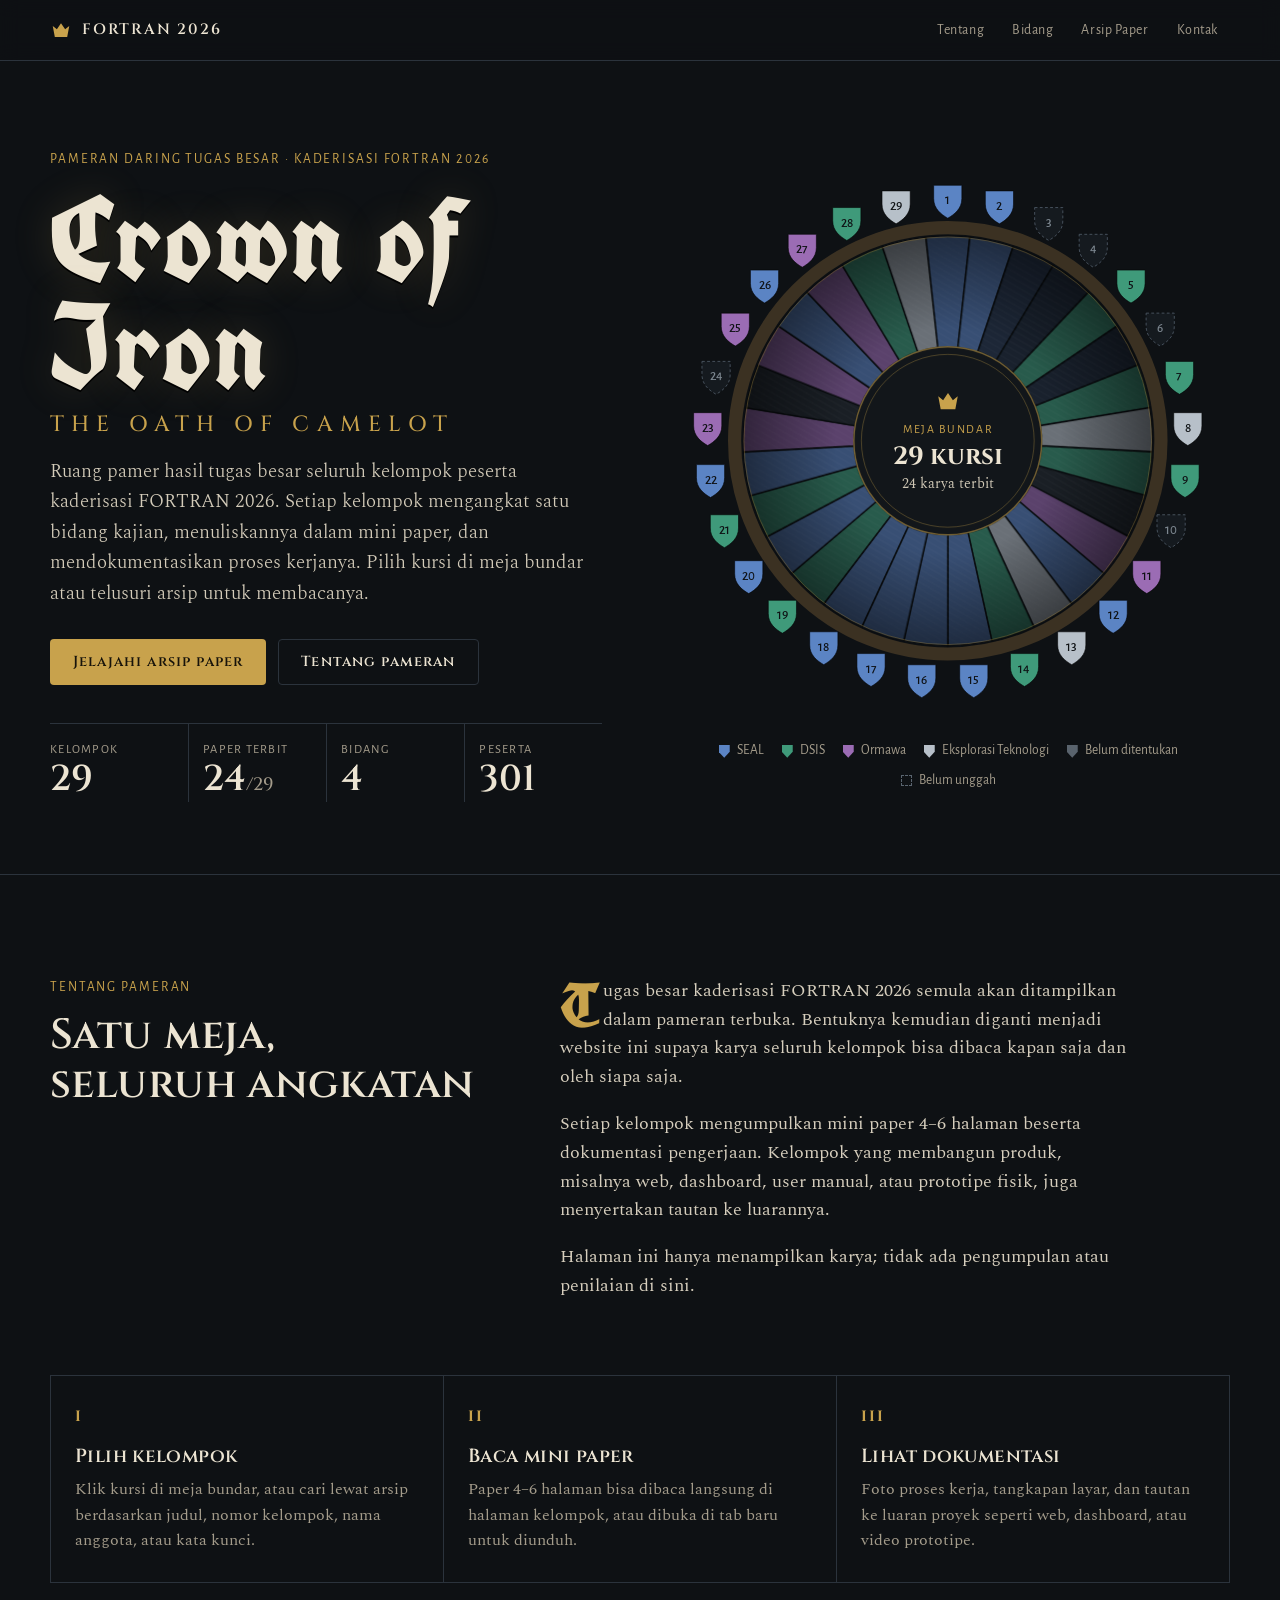
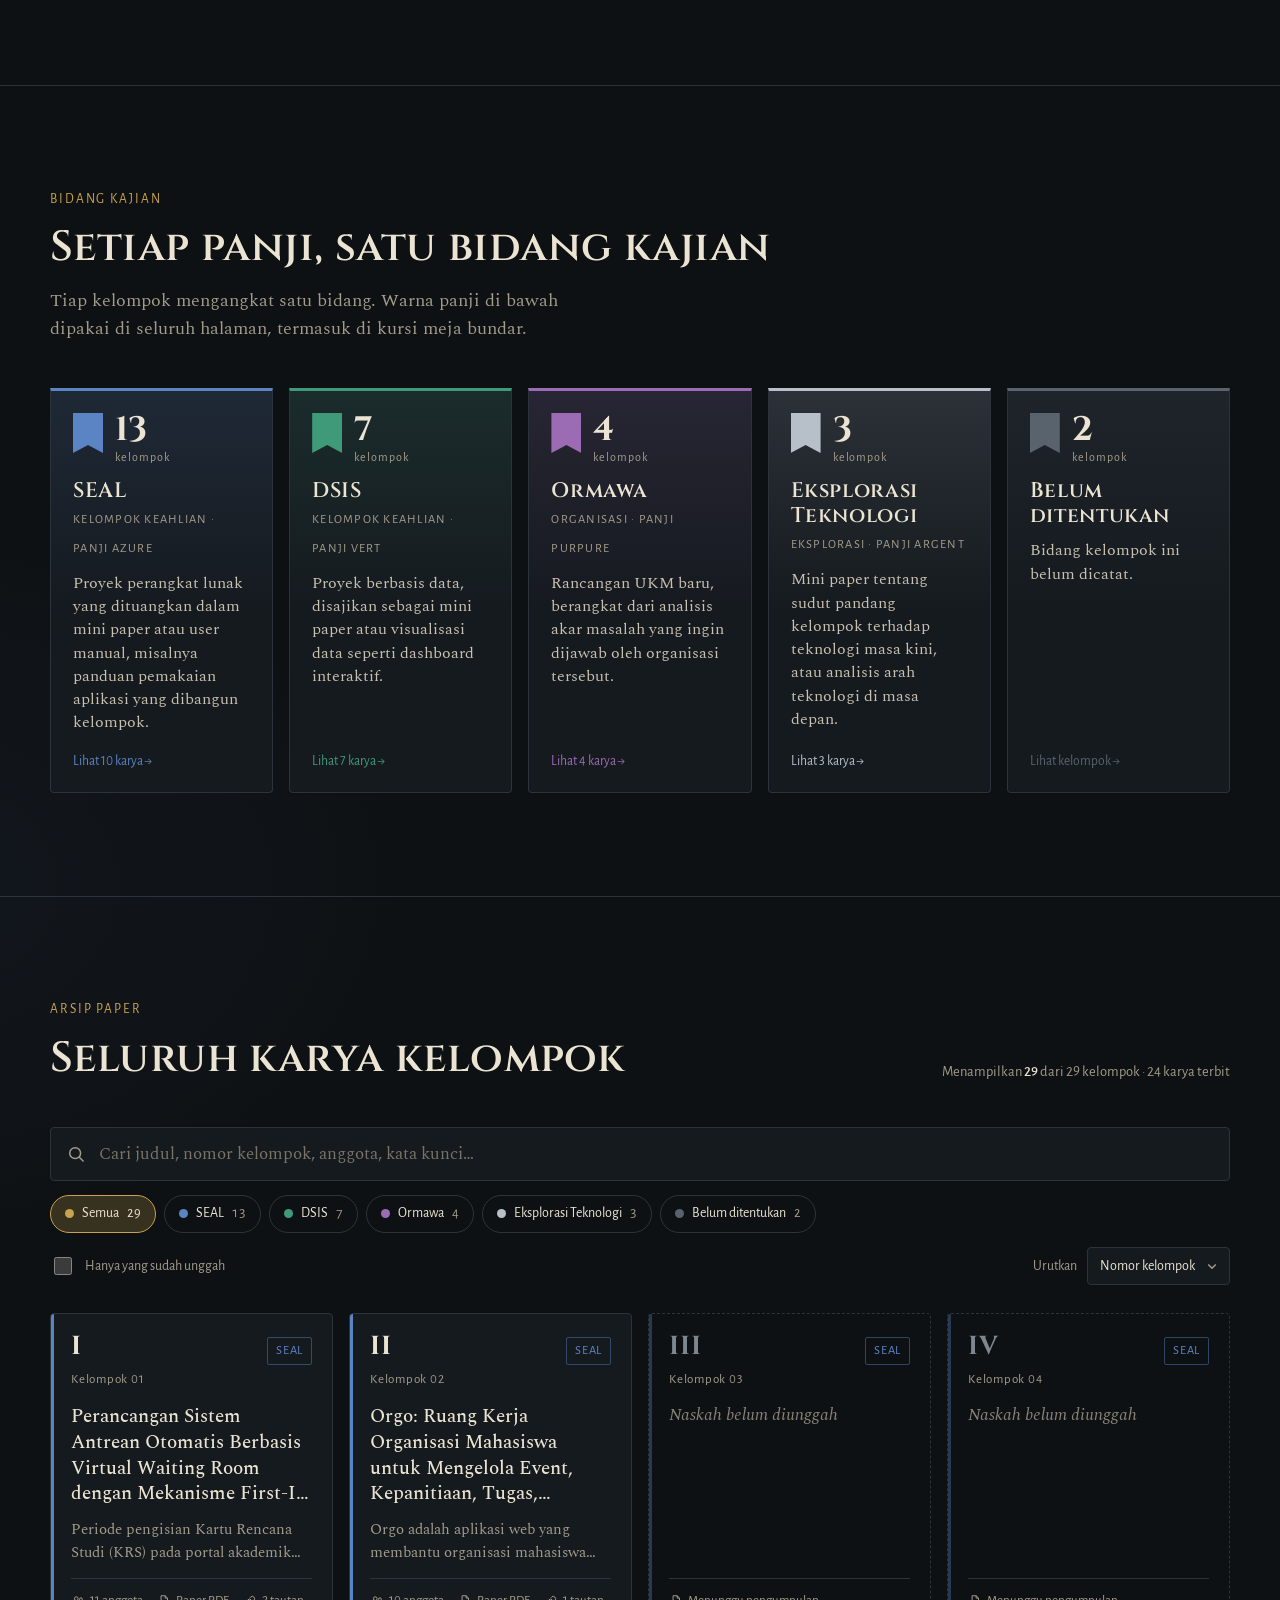
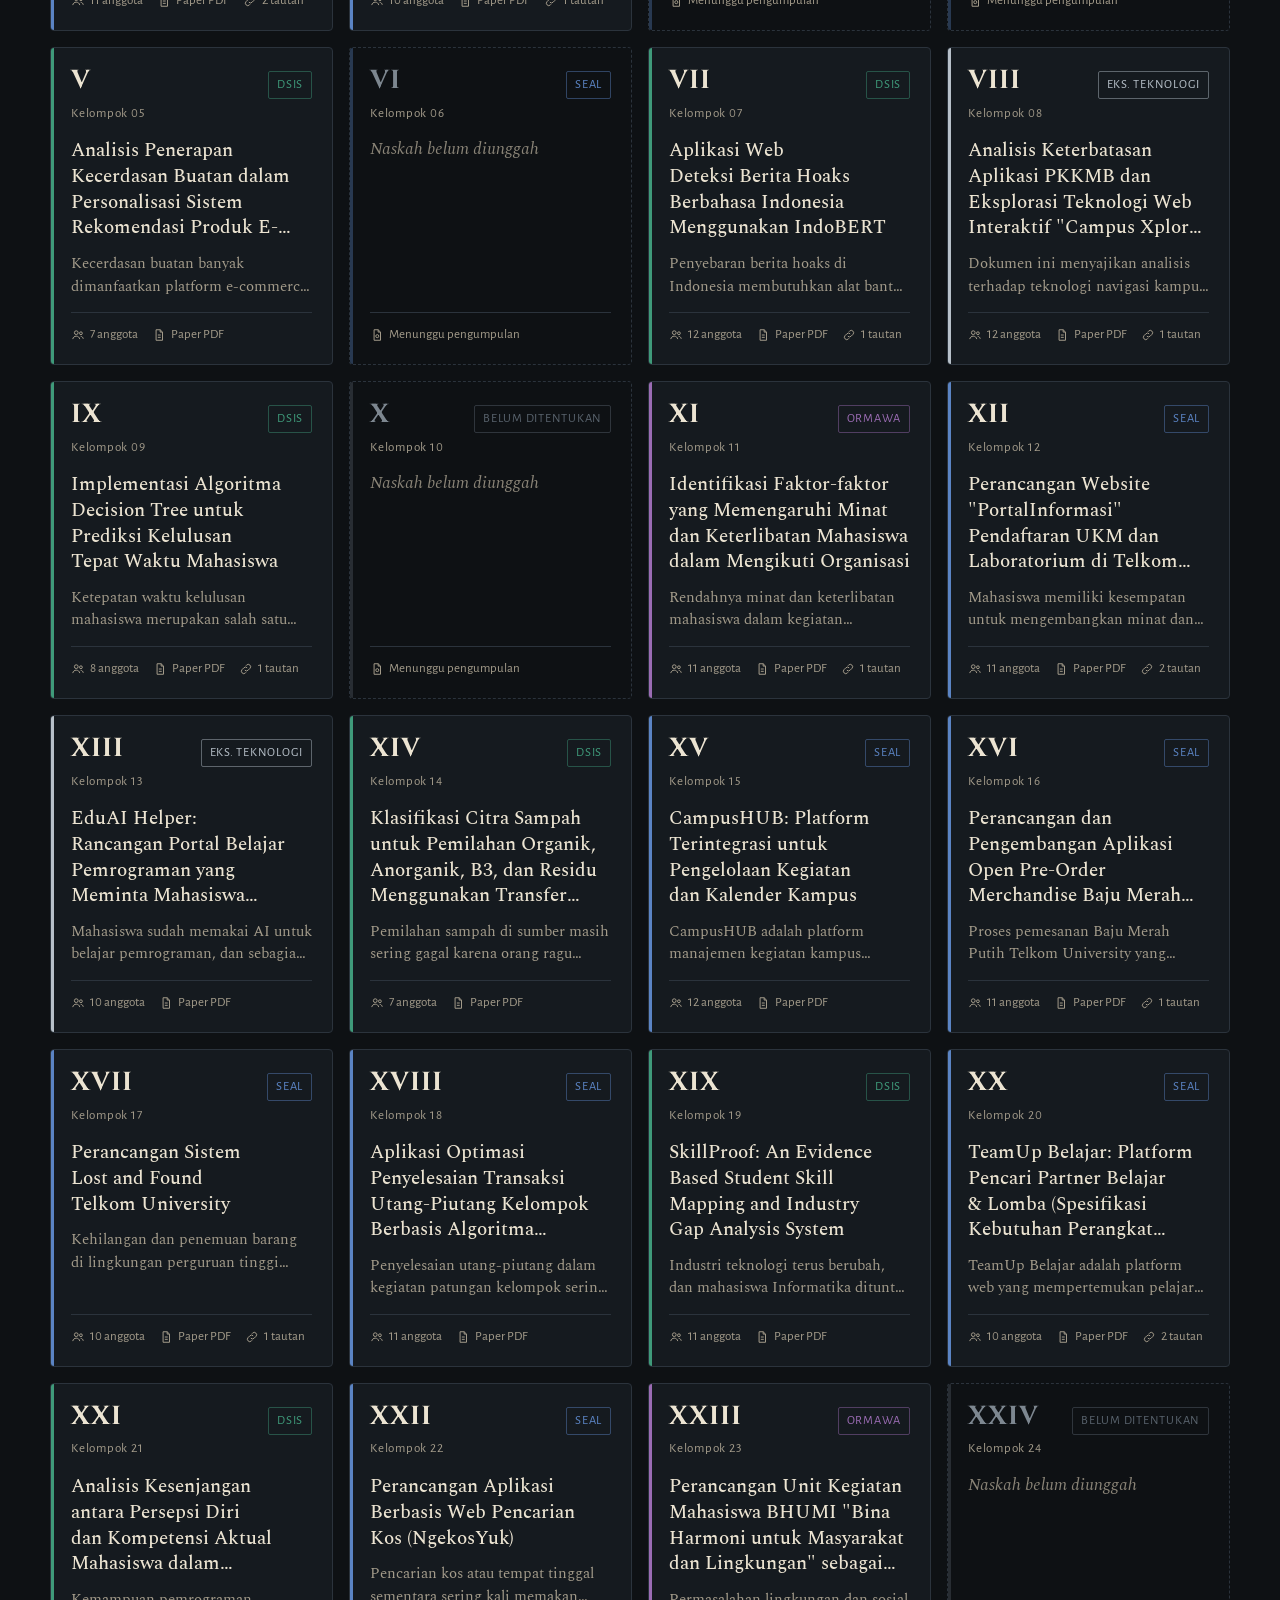
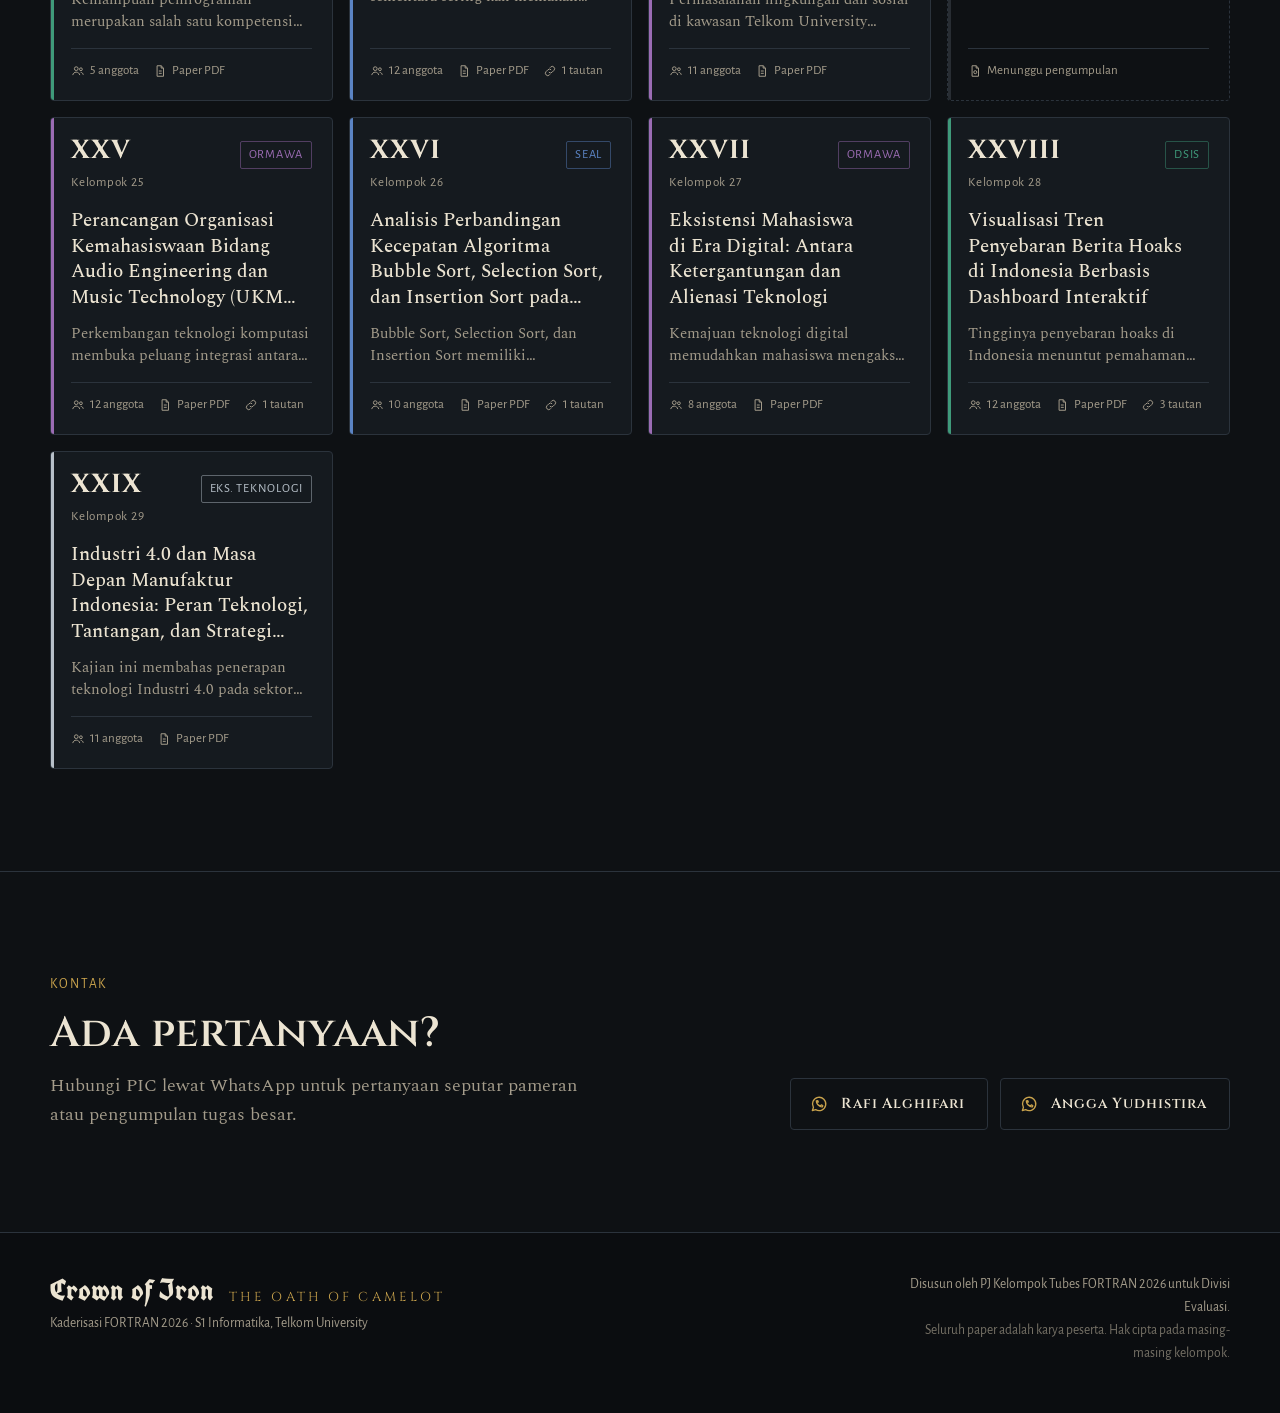
==== commit fb28664f: "Fix typo in contact name for Angga Yudhistira" ====
--- a/index.html
+++ b/index.html
@@ -160,7 +160,7 @@
           </a>
           <a class="btn btn-ghost contact-btn" href="https://wa.me/6282254929262" target="_blank" rel="noopener">
             <svg viewBox="0 0 24 24" aria-hidden="true"><path d="M4 20l1.3-3.9A8 8 0 1 1 8 18.8z"/><path d="M9 9.2c.3 2.6 2.2 4.6 4.8 5l1-1.2 1.7.8-.4 1.6c-3.6.3-7.4-3.4-7.3-7.1l1.6-.4.8 1.7z"/></svg>
-            <span class="contact-name">Angga Yudisthira</span>
+            <span class="contact-name">Angga Yudhistira</span>
           </a>
         </div>
       </div>
